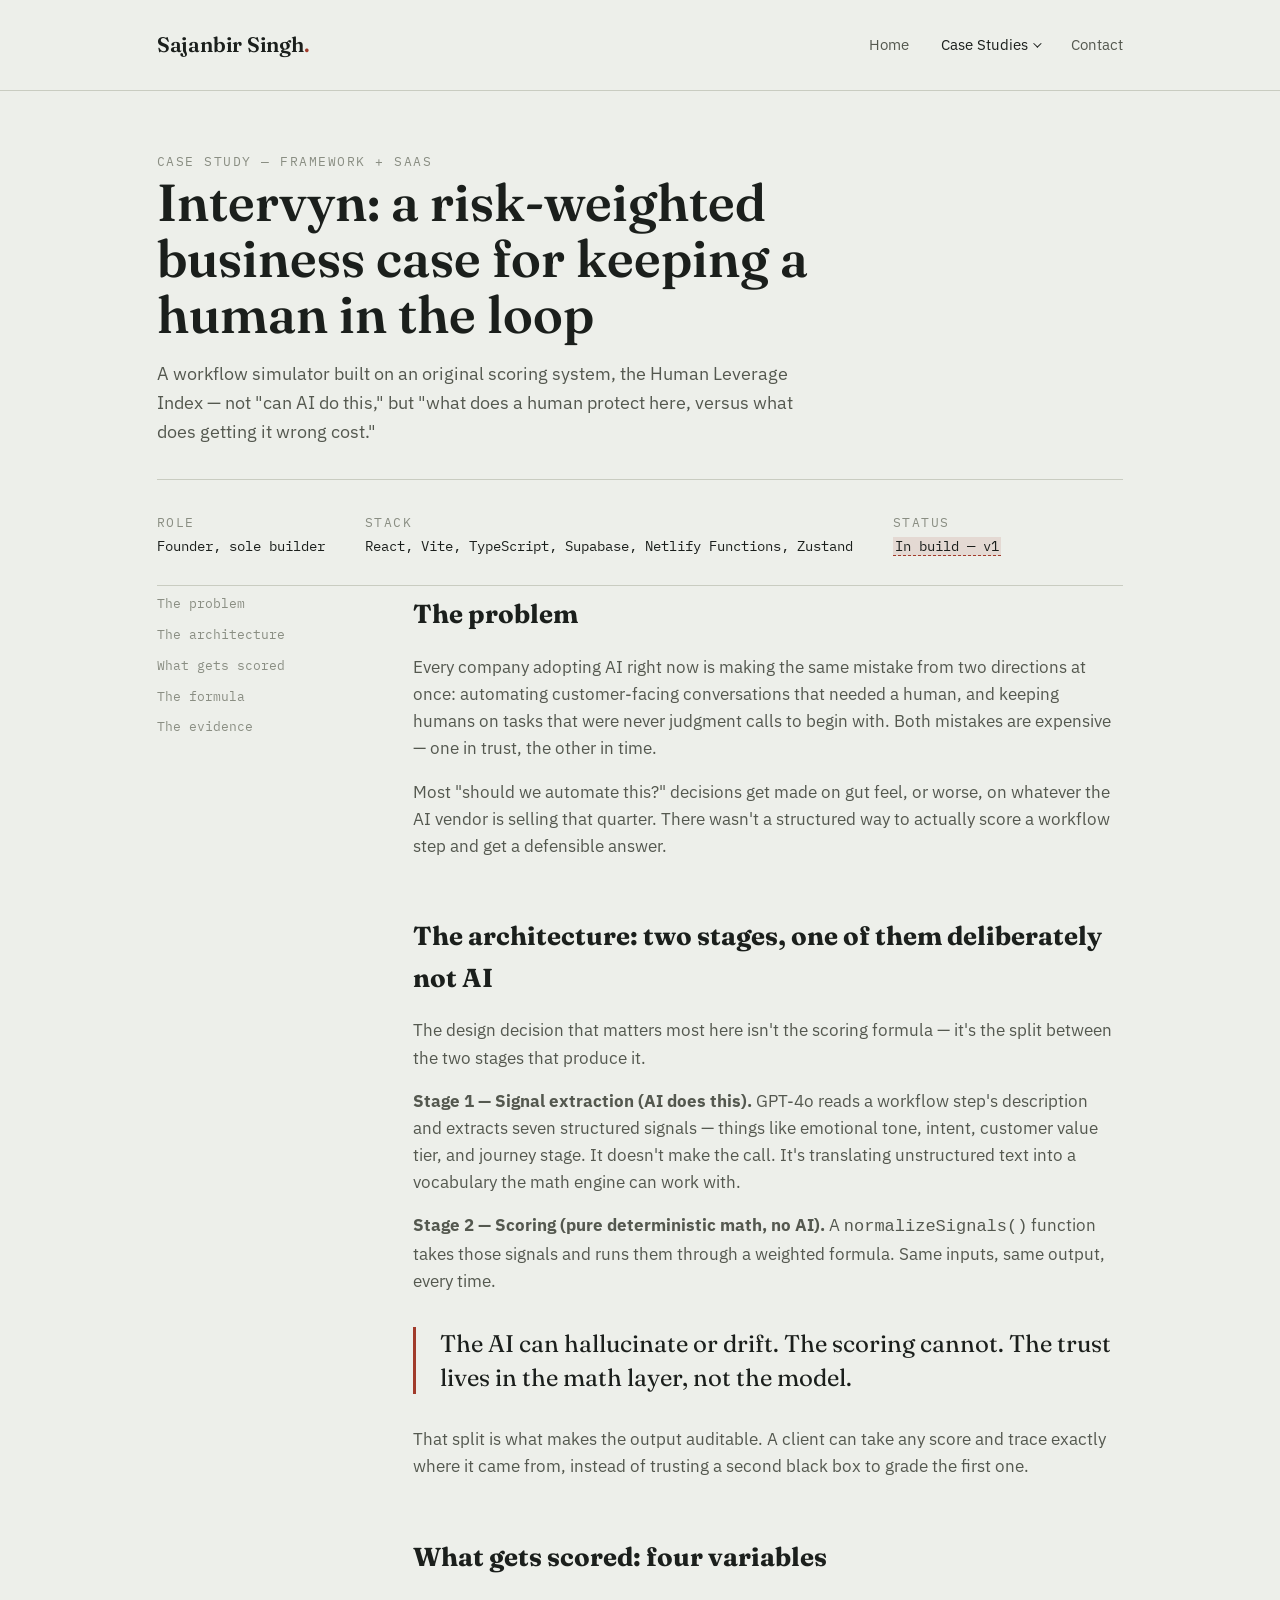
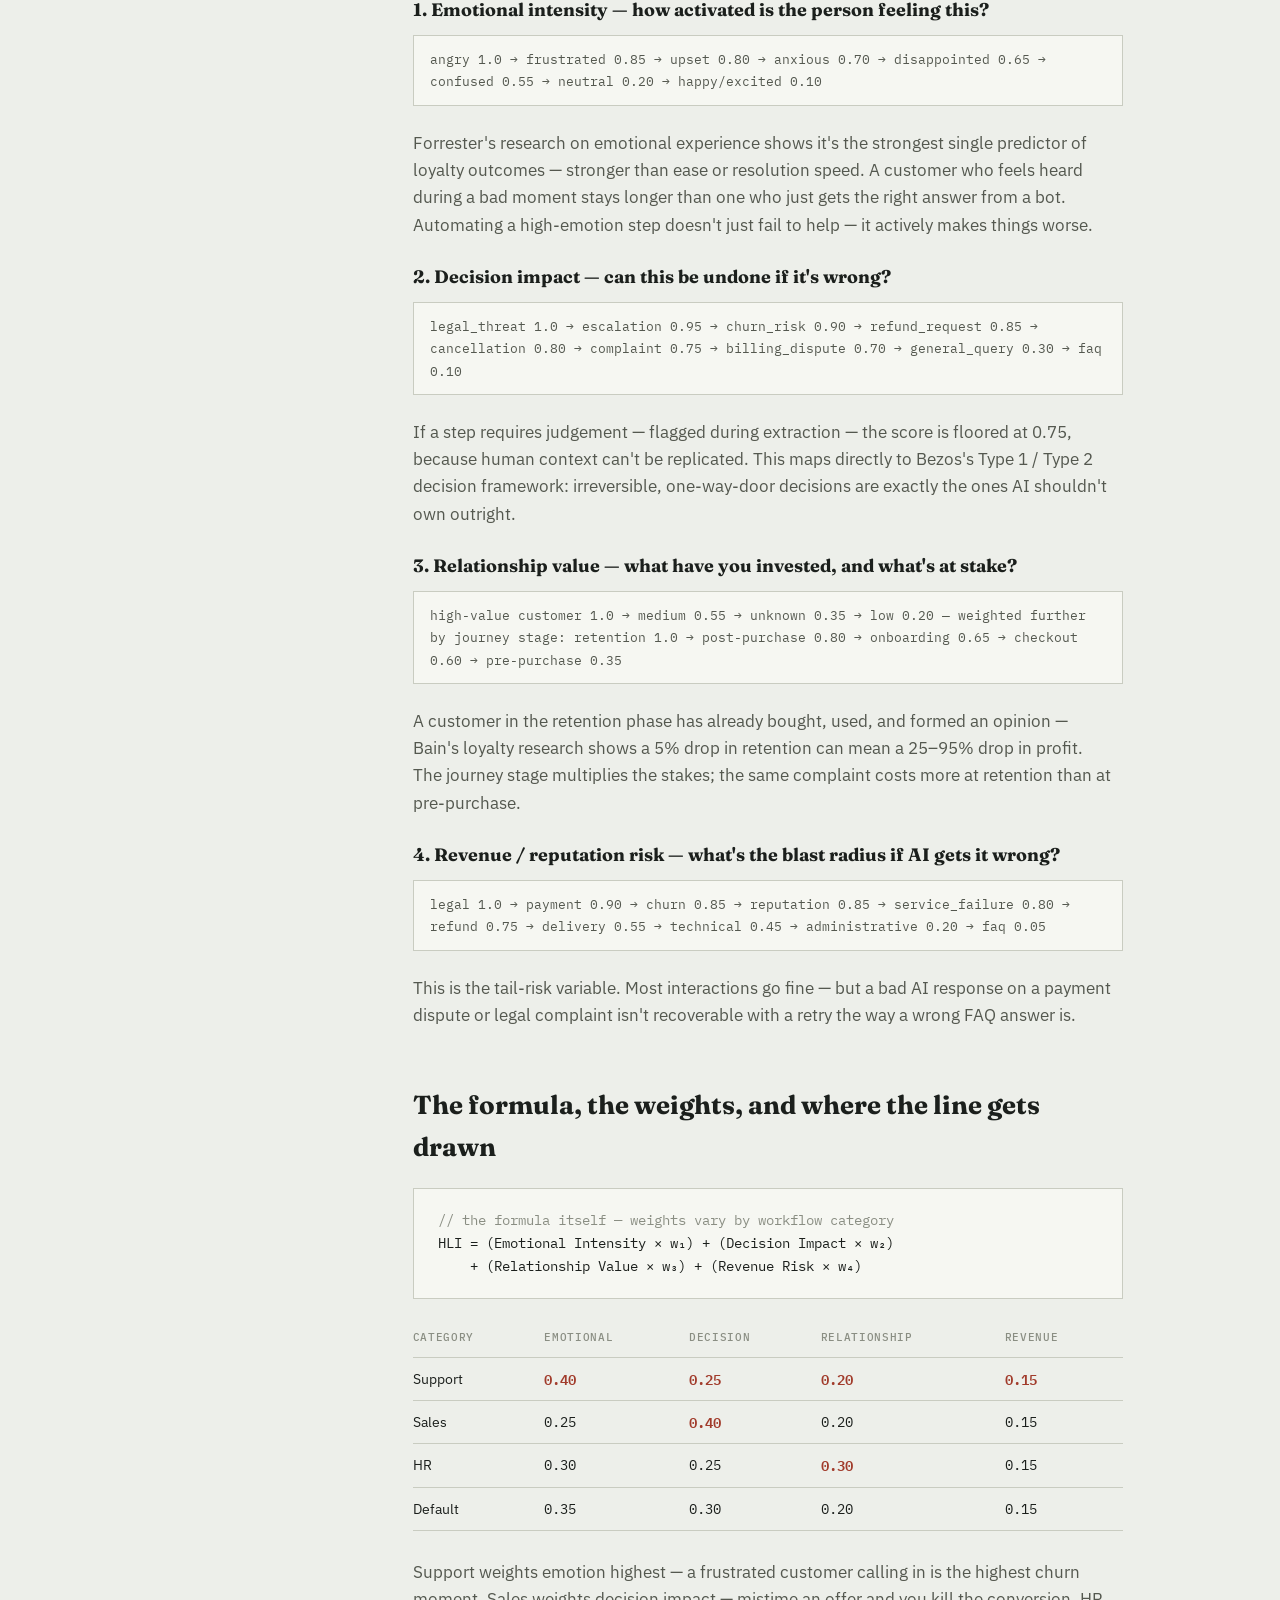
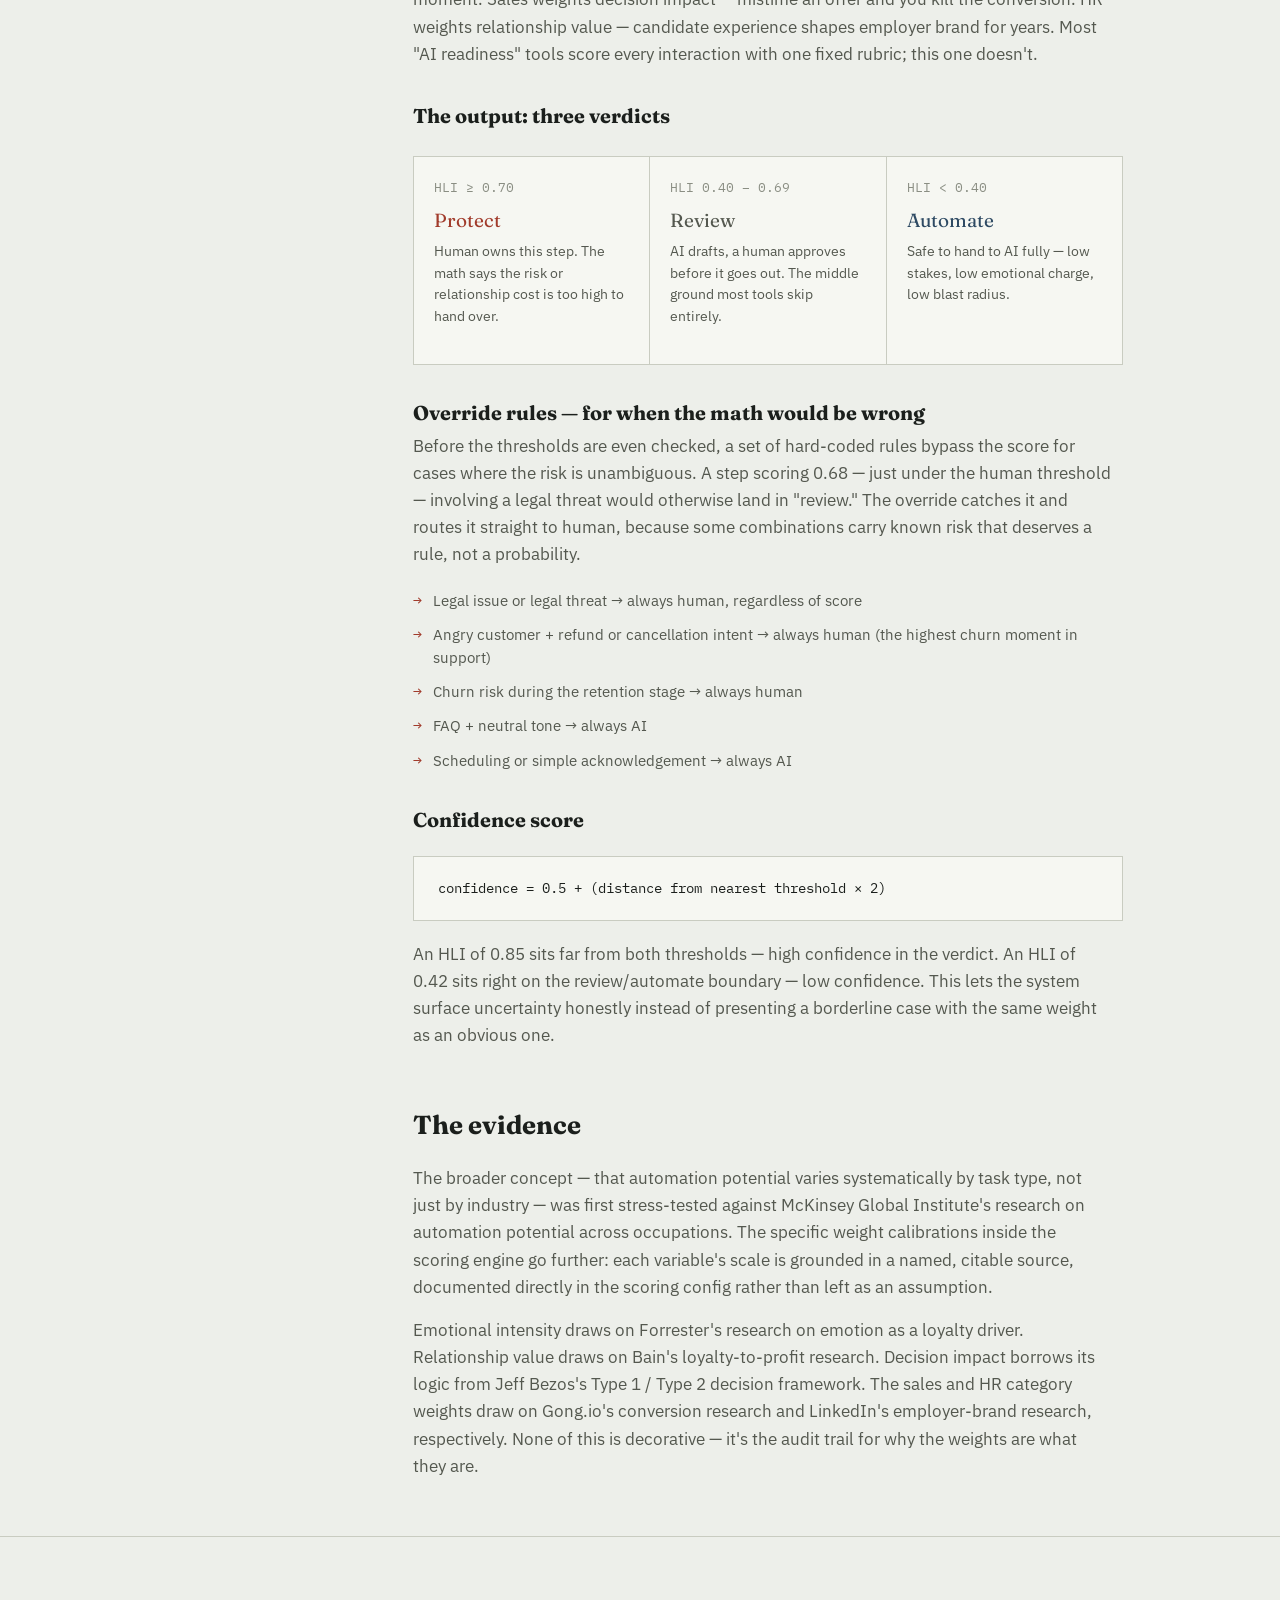
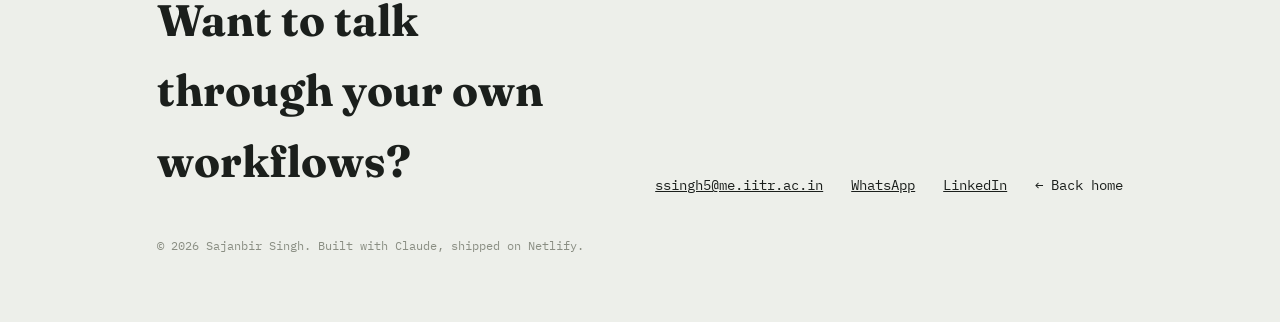
==== case-study-intervyn.html @ be922247 "QA fixes: stale sidebar link, mobile dropdown tap, LinkedIn in footers" ====
<!DOCTYPE html>
<html lang="en">
<head>
<meta charset="UTF-8">
<meta name="viewport" content="width=device-width, initial-scale=1.0">
<title>Intervyn — Case Study — Sajanbir Singh</title>
<link rel="preconnect" href="https://fonts.googleapis.com">
<link rel="preconnect" href="https://fonts.gstatic.com" crossorigin>
<link href="https://fonts.googleapis.com/css2?family=Fraunces:opsz,wght@9..144,500;9..144,600;9..144,700&family=IBM+Plex+Sans:wght@400;500;600&family=IBM+Plex+Mono:wght@400;500&display=swap" rel="stylesheet">
<link rel="stylesheet" href="styles.css">
</head>
<body>

<div class="wrap">
  <nav class="site-nav">
    <a href="index.html" class="brand">Sajanbir Singh<span class="dot">.</span></a>
    <ul>
      <li><a href="index.html">Home</a></li>
      <li class="nav-dropdown">
        <span class="nav-dropdown-toggle active">Case Studies <span class="chevron"></span></span>
        <ul class="nav-dropdown-menu">
          <li><a href="case-study-intervyn.html" class="active">Intervyn</a></li>
          <li><a href="case-study-ticket-classifier.html">Ticket Classifier</a></li>
        </ul>
      </li>
      <li><a href="index.html#contact">Contact</a></li>
    </ul>
  </nav>
</div>

<hr class="rule">

<div class="wrap">
  <header class="cs-header">
    <span class="eyebrow">Case Study — Framework + SaaS</span>
    <h1>Intervyn: a risk-weighted business case for keeping a human in the loop</h1>
    <p class="summary">A workflow simulator built on an original scoring system, the Human Leverage Index — not "can AI do this," but "what does a human protect here, versus what does getting it wrong cost."</p>
  </header>

  <hr class="rule">

  <div class="meta-row">
    <div class="meta-item"><span class="eyebrow">Role</span><div class="val">Founder, sole builder</div></div>
    <div class="meta-item"><span class="eyebrow">Stack</span><div class="val">React, Vite, TypeScript, Supabase, Netlify Functions, Zustand</div></div>
    <div class="meta-item"><span class="eyebrow">Status</span><div class="val"><span class="fill">In build — v1</span></div></div>
  </div>

  <hr class="rule">

  <div class="cs-body">
    <aside>
      <ul>
        <li><a href="#problem">The problem</a></li>
        <li><a href="#architecture">The architecture</a></li>
        <li><a href="#variables">What gets scored</a></li>
        <li><a href="#scoring">The formula</a></li>
        <li><a href="#evidence">The evidence</a></li>
      </ul>
    </aside>

    <div>
      <div class="cs-section" id="problem">
        <h2>The problem</h2>
        <p>Every company adopting AI right now is making the same mistake from two directions at once: automating customer-facing conversations that needed a human, and keeping humans on tasks that were never judgment calls to begin with. Both mistakes are expensive — one in trust, the other in time.</p>
        <p>Most "should we automate this?" decisions get made on gut feel, or worse, on whatever the AI vendor is selling that quarter. There wasn't a structured way to actually score a workflow step and get a defensible answer.</p>
      </div>

      <div class="cs-section" id="architecture">
        <h2>The architecture: two stages, one of them deliberately not AI</h2>
        <p>The design decision that matters most here isn't the scoring formula — it's the split between the two stages that produce it.</p>
        <p><strong>Stage 1 — Signal extraction (AI does this).</strong> GPT-4o reads a workflow step's description and extracts seven structured signals — things like emotional tone, intent, customer value tier, and journey stage. It doesn't make the call. It's translating unstructured text into a vocabulary the math engine can work with.</p>
        <p><strong>Stage 2 — Scoring (pure deterministic math, no AI).</strong> A <code>normalizeSignals()</code> function takes those signals and runs them through a weighted formula. Same inputs, same output, every time.</p>
        <div class="pull-quote">The AI can hallucinate or drift. The scoring cannot. The trust lives in the math layer, not the model.</div>
        <p>That split is what makes the output auditable. A client can take any score and trace exactly where it came from, instead of trusting a second black box to grade the first one.</p>
      </div>

      <div class="cs-section" id="variables">
        <h2>What gets scored: four variables</h2>

        <h4 style="font-family:var(--serif); font-size:18px; margin:0 0 6px;">1. Emotional intensity — how activated is the person feeling this?</h4>
        <div class="scale-strip">angry 1.0 → frustrated 0.85 → upset 0.80 → anxious 0.70 → disappointed 0.65 → confused 0.55 → neutral 0.20 → happy/excited 0.10</div>
        <p>Forrester's research on emotional experience shows it's the strongest single predictor of loyalty outcomes — stronger than ease or resolution speed. A customer who feels heard during a bad moment stays longer than one who just gets the right answer from a bot. Automating a high-emotion step doesn't just fail to help — it actively makes things worse.</p>

        <h4 style="font-family:var(--serif); font-size:18px; margin:24px 0 6px;">2. Decision impact — can this be undone if it's wrong?</h4>
        <div class="scale-strip">legal_threat 1.0 → escalation 0.95 → churn_risk 0.90 → refund_request 0.85 → cancellation 0.80 → complaint 0.75 → billing_dispute 0.70 → general_query 0.30 → faq 0.10</div>
        <p>If a step requires judgement — flagged during extraction — the score is floored at 0.75, because human context can't be replicated. This maps directly to Bezos's Type 1 / Type 2 decision framework: irreversible, one-way-door decisions are exactly the ones AI shouldn't own outright.</p>

        <h4 style="font-family:var(--serif); font-size:18px; margin:24px 0 6px;">3. Relationship value — what have you invested, and what's at stake?</h4>
        <div class="scale-strip">high-value customer 1.0 → medium 0.55 → unknown 0.35 → low 0.20 — weighted further by journey stage: retention 1.0 → post-purchase 0.80 → onboarding 0.65 → checkout 0.60 → pre-purchase 0.35</div>
        <p>A customer in the retention phase has already bought, used, and formed an opinion — Bain's loyalty research shows a 5% drop in retention can mean a 25–95% drop in profit. The journey stage multiplies the stakes; the same complaint costs more at retention than at pre-purchase.</p>

        <h4 style="font-family:var(--serif); font-size:18px; margin:24px 0 6px;">4. Revenue / reputation risk — what's the blast radius if AI gets it wrong?</h4>
        <div class="scale-strip">legal 1.0 → payment 0.90 → churn 0.85 → reputation 0.85 → service_failure 0.80 → refund 0.75 → delivery 0.55 → technical 0.45 → administrative 0.20 → faq 0.05</div>
        <p>This is the tail-risk variable. Most interactions go fine — but a bad AI response on a payment dispute or legal complaint isn't recoverable with a retry the way a wrong FAQ answer is.</p>
      </div>

      <div class="cs-section" id="scoring">
        <h2>The formula, the weights, and where the line gets drawn</h2>
        <div class="code-block"><span class="comment">// the formula itself — weights vary by workflow category</span><br>
        HLI = (Emotional Intensity × w₁) + (Decision Impact × w₂)<br>
        &nbsp;&nbsp;&nbsp;&nbsp;+ (Relationship Value × w₃) + (Revenue Risk × w₄)</div>

        <table class="data-table">
          <thead>
            <tr><th>Category</th><th class="num">Emotional</th><th class="num">Decision</th><th class="num">Relationship</th><th class="num">Revenue</th></tr>
          </thead>
          <tbody>
            <tr class="highlight"><td>Support</td><td class="num">0.40</td><td class="num">0.25</td><td class="num">0.20</td><td class="num">0.15</td></tr>
            <tr><td>Sales</td><td class="num">0.25</td><td class="num" style="color:var(--rust); font-weight:600;">0.40</td><td class="num">0.20</td><td class="num">0.15</td></tr>
            <tr><td>HR</td><td class="num">0.30</td><td class="num">0.25</td><td class="num" style="color:var(--rust); font-weight:600;">0.30</td><td class="num">0.15</td></tr>
            <tr><td>Default</td><td class="num">0.35</td><td class="num">0.30</td><td class="num">0.20</td><td class="num">0.15</td></tr>
          </tbody>
        </table>
        <p>Support weights emotion highest — a frustrated customer calling in is the highest churn moment. Sales weights decision impact — mistime an offer and you kill the conversion. HR weights relationship value — candidate experience shapes employer brand for years. Most "AI readiness" tools score every interaction with one fixed rubric; this one doesn't.</p>

        <h3 style="font-family:var(--serif); font-size:20px; margin:32px 0 4px;">The output: three verdicts</h3>
        <div class="threshold-grid">
          <div class="threshold-item protect">
            <span class="range">HLI ≥ 0.70</span>
            <p class="verdict">Protect</p>
            <p>Human owns this step. The math says the risk or relationship cost is too high to hand over.</p>
          </div>
          <div class="threshold-item">
            <span class="range">HLI 0.40 – 0.69</span>
            <p class="verdict">Review</p>
            <p>AI drafts, a human approves before it goes out. The middle ground most tools skip entirely.</p>
          </div>
          <div class="threshold-item automate">
            <span class="range">HLI &lt; 0.40</span>
            <p class="verdict">Automate</p>
            <p>Safe to hand to AI fully — low stakes, low emotional charge, low blast radius.</p>
          </div>
        </div>

        <h3 style="font-family:var(--serif); font-size:20px; margin:32px 0 4px;">Override rules — for when the math would be wrong</h3>
        <p>Before the thresholds are even checked, a set of hard-coded rules bypass the score for cases where the risk is unambiguous. A step scoring 0.68 — just under the human threshold — involving a legal threat would otherwise land in "review." The override catches it and routes it straight to human, because some combinations carry known risk that deserves a rule, not a probability.</p>
        <ul class="override-list">
          <li>Legal issue or legal threat → always human, regardless of score</li>
          <li>Angry customer + refund or cancellation intent → always human (the highest churn moment in support)</li>
          <li>Churn risk during the retention stage → always human</li>
          <li>FAQ + neutral tone → always AI</li>
          <li>Scheduling or simple acknowledgement → always AI</li>
        </ul>

        <h3 style="font-family:var(--serif); font-size:20px; margin:32px 0 4px;">Confidence score</h3>
        <div class="code-block">confidence = 0.5 + (distance from nearest threshold × 2)</div>
        <p>An HLI of 0.85 sits far from both thresholds — high confidence in the verdict. An HLI of 0.42 sits right on the review/automate boundary — low confidence. This lets the system surface uncertainty honestly instead of presenting a borderline case with the same weight as an obvious one.</p>
      </div>

      <div class="cs-section" id="evidence">
        <h2>The evidence</h2>
        <p>The broader concept — that automation potential varies systematically by task type, not just by industry — was first stress-tested against McKinsey Global Institute's research on automation potential across occupations. The specific weight calibrations inside the scoring engine go further: each variable's scale is grounded in a named, citable source, documented directly in the scoring config rather than left as an assumption.</p>
        <p>Emotional intensity draws on Forrester's research on emotion as a loyalty driver. Relationship value draws on Bain's loyalty-to-profit research. Decision impact borrows its logic from Jeff Bezos's Type 1 / Type 2 decision framework. The sales and HR category weights draw on Gong.io's conversion research and LinkedIn's employer-brand research, respectively. None of this is decorative — it's the audit trail for why the weights are what they are.</p>
      </div>

    </div>
  </div>
</div>

<hr class="rule">

<div class="wrap">
  <footer class="site-footer" id="contact">
    <div class="footer-grid">
      <h2>Want to talk through your own workflows?</h2>
      <div class="footer-links">
        <a href="mailto:ssingh5@me.iitr.ac.in" style="text-decoration:underline;">ssingh5@me.iitr.ac.in</a>
        <a href="https://wa.me/918283064822" target="_blank" rel="noopener" style="text-decoration:underline;">WhatsApp</a>
        <a href="https://www.linkedin.com/in/sajanbir-singh-166b40233/" target="_blank" rel="noopener" style="text-decoration:underline;">LinkedIn</a>
        <a href="index.html">← Back home</a>
      </div>
    </div>
    <p class="copyright">© 2026 Sajanbir Singh. Built with Claude, shipped on Netlify.</p>
  </footer>
</div>

<script>
  document.querySelectorAll('.nav-dropdown').forEach(function(el) {
    el.addEventListener('click', function(e) {
      if (window.matchMedia('(hover: none)').matches) {
        e.stopPropagation();
        el.classList.toggle('open');
      }
    });
    document.addEventListener('click', function() { el.classList.remove('open'); });
  });
</script>
</body>
</html>
---- styles.css ----
/* ============================================================
   Design tokens
   ============================================================ */
:root {
  --paper: #EDEFEA;
  --paper-deep: #E4E6DF;
  --ink: #1B1F1C;
  --ink-soft: #54584F;
  --ink-faint: #8A8E83;
  --rule: #C9CCC1;
  --rust: #A13B2B;
  --rust-soft: #C9694F;
  --steel: #2E4A63;
  --steel-soft: #5C7C95;
  --paper-card: #F6F7F2;

  --serif: "Fraunces", "Iowan Old Style", serif;
  --sans: "IBM Plex Sans", -apple-system, sans-serif;
  --mono: "IBM Plex Mono", monospace;

  --max-w: 1120px;
  --gutter: clamp(24px, 6vw, 96px);
}

* { box-sizing: border-box; }

html { scroll-behavior: smooth; }

body {
  margin: 0;
  background: var(--paper);
  color: var(--ink);
  font-family: var(--sans);
  font-size: 17px;
  line-height: 1.6;
  -webkit-font-smoothing: antialiased;
}

@media (prefers-reduced-motion: reduce) {
  html { scroll-behavior: auto; }
  * { animation-duration: 0.01ms !important; transition-duration: 0.01ms !important; }
}

a { color: inherit; text-decoration: none; }

img, svg { display: block; max-width: 100%; }

/* ============================================================
   Layout helpers
   ============================================================ */
.wrap {
  max-width: var(--max-w);
  margin: 0 auto;
  padding-left: var(--gutter);
  padding-right: var(--gutter);
}

.rule {
  border: none;
  border-top: 1px solid var(--rule);
  margin: 0;
}

.eyebrow {
  font-family: var(--mono);
  font-size: 12.5px;
  letter-spacing: 0.12em;
  text-transform: uppercase;
  color: var(--ink-faint);
}

/* ============================================================
   Nav
   ============================================================ */
.site-nav {
  display: flex;
  align-items: center;
  justify-content: space-between;
  padding-top: 28px;
  padding-bottom: 28px;
}

.site-nav .brand {
  font-family: var(--serif);
  font-size: 21px;
  font-weight: 600;
  letter-spacing: -0.01em;
}

.site-nav .brand .dot { color: var(--rust); }

.site-nav > ul {
  display: flex;
  gap: 32px;
  list-style: none;
  margin: 0;
  padding: 0;
  font-size: 14.5px;
}

.site-nav ul a {
  position: relative;
  color: var(--ink-soft);
}

.site-nav ul a:hover { color: var(--ink); }

.site-nav ul a.active { color: var(--ink); }

.site-nav ul a.active::after {
  content: "";
  position: absolute;
  left: 0; right: 0; bottom: -6px;
  height: 2px;
  background: var(--rust);
}

/* Dropdown */
.nav-dropdown {
  position: relative;
}

.nav-dropdown-toggle {
  color: var(--ink-soft);
  cursor: pointer;
  position: relative;
  display: flex;
  align-items: center;
  gap: 5px;
}

.nav-dropdown-toggle::after {
  content: none !important;
}

.nav-dropdown-toggle .chevron {
  display: inline-block;
  width: 6px;
  height: 6px;
  border-right: 1px solid currentColor;
  border-bottom: 1px solid currentColor;
  transform: rotate(45deg) translateY(-2px);
  transition: transform 0.2s ease;
}

.nav-dropdown:hover .nav-dropdown-toggle .chevron {
  transform: rotate(-135deg) translateY(-2px);
}

.nav-dropdown-toggle:hover { color: var(--ink); }

.nav-dropdown-toggle.active { color: var(--ink); }

.nav-dropdown-toggle.active::after {
  content: "";
  position: absolute;
  left: 0; right: 0; bottom: -6px;
  height: 2px;
  background: var(--rust);
}

.nav-dropdown-menu {
  position: absolute;
  top: calc(100% + 6px);
  left: 0;
  background: var(--paper-card);
  border: 1px solid var(--rule);
  flex-direction: column;
  gap: 0 !important;
  min-width: 180px;
  z-index: 100;
  padding: 0 !important;
  margin-top: -4px;
  opacity: 0;
  pointer-events: none;
  transform: translateY(-6px);
  transition: opacity 0.2s ease, transform 0.2s ease;
  display: flex;
}

.nav-dropdown-menu li { list-style: none; }

.nav-dropdown-menu a {
  display: block;
  padding: 11px 16px;
  font-size: 14.5px;
  color: var(--ink-soft);
  white-space: nowrap;
}

.nav-dropdown-menu a:hover { background: var(--paper-deep); color: var(--ink); }
.nav-dropdown-menu a.active { color: var(--ink); }

.nav-dropdown:hover .nav-dropdown-menu {
  opacity: 1;
  pointer-events: auto;
  transform: translateY(0);
}

/* ============================================================
   Hero
   ============================================================ */
.hero {
  padding-top: clamp(40px, 6vw, 72px);
  padding-bottom: clamp(48px, 7vw, 88px);
  display: grid;
  grid-template-columns: 1.25fr 1fr;
  gap: clamp(32px, 5vw, 64px);
  align-items: center;
}

.hero h1 {
  font-family: var(--serif);
  font-weight: 600;
  font-size: clamp(38px, 5.2vw, 60px);
  line-height: 1.06;
  letter-spacing: -0.01em;
  margin: 18px 0 22px;
}

.hero h1 em {
  font-style: normal;
  color: var(--rust);
}

.hero p.lede {
  font-size: 18px;
  color: var(--ink-soft);
  max-width: 46ch;
  margin: 0 0 28px;
}

.hero .ctas {
  display: flex;
  gap: 14px;
  flex-wrap: wrap;
}

.btn {
  display: inline-flex;
  align-items: center;
  gap: 8px;
  font-family: var(--mono);
  font-size: 13.5px;
  letter-spacing: 0.02em;
  padding: 13px 20px;
  border: 1px solid var(--ink);
  background: transparent;
  cursor: pointer;
  transition: background 0.15s ease, color 0.15s ease;
}

.btn:hover { background: var(--ink); color: var(--paper); }

.btn.primary {
  background: var(--ink);
  color: var(--paper);
  border-color: var(--ink);
}

.btn.primary:hover { background: var(--rust); border-color: var(--rust); }

/* ============================================================
   HLS diagram (signature element)
   ============================================================ */
.hls-card {
  background: var(--paper-card);
  border: 1px solid var(--rule);
  padding: 28px;
}

.hls-card .eyebrow { margin-bottom: 14px; }

.hls-axis {
  display: grid;
  grid-template-columns: 1fr auto;
  align-items: center;
  gap: 10px;
  margin-bottom: 14px;
  font-family: var(--mono);
  font-size: 12px;
}

.hls-axis .label {
  color: var(--ink-soft);
  text-transform: uppercase;
  letter-spacing: 0.06em;
}

.hls-axis .track {
  grid-column: 1 / -1;
  height: 6px;
  background: var(--rule);
  position: relative;
  overflow: hidden;
}

.hls-axis .fill {
  position: absolute;
  left: 0; top: 0; bottom: 0;
  background: linear-gradient(90deg, var(--steel), var(--rust));
}

/* ============================================================
   Sections
   ============================================================ */
section { padding-top: clamp(48px, 6vw, 80px); padding-bottom: clamp(48px, 6vw, 80px); }

.section-head {
  display: flex;
  justify-content: space-between;
  align-items: baseline;
  margin-bottom: 36px;
  gap: 24px;
  flex-wrap: wrap;
}

.section-head h2 {
  font-family: var(--serif);
  font-size: clamp(26px, 3vw, 34px);
  font-weight: 600;
  margin: 8px 0 0;
}

/* Case study cards */
.case-grid {
  display: grid;
  grid-template-columns: repeat(2, 1fr);
  gap: 1px;
  background: var(--rule);
  border: 1px solid var(--rule);
}

.case-card {
  background: var(--paper-card);
  padding: 32px;
  display: flex;
  flex-direction: column;
  gap: 14px;
  transition: background 0.15s ease;
}

.case-card:hover { background: var(--paper); }

.case-card .tag {
  font-family: var(--mono);
  font-size: 11.5px;
  letter-spacing: 0.08em;
  text-transform: uppercase;
  color: var(--steel);
}

.case-card h3 {
  font-family: var(--serif);
  font-size: 24px;
  margin: 0;
}

.case-card p {
  color: var(--ink-soft);
  font-size: 15px;
  margin: 0;
  flex-grow: 1;
}

.case-card .arrow {
  font-family: var(--mono);
  font-size: 13px;
  color: var(--ink);
}

/* Framework explainer */
.axes-grid {
  display: grid;
  grid-template-columns: repeat(4, 1fr);
  gap: 28px;
}

.axis-item .num {
  font-family: var(--mono);
  font-size: 13px;
  color: var(--rust);
  margin-bottom: 10px;
  display: block;
}

.axis-item h4 {
  font-family: var(--serif);
  font-size: 18px;
  margin: 0 0 8px;
}

.axis-item p {
  font-size: 14.5px;
  color: var(--ink-soft);
  margin: 0;
}

/* Bio / about */
.about-grid {
  display: grid;
  grid-template-columns: 1fr 1.4fr;
  gap: 48px;
}

.about-grid p { color: var(--ink-soft); margin: 0 0 16px; }
.about-grid p:last-child { margin-bottom: 0; }

.stack-list {
  list-style: none;
  margin: 0;
  padding: 0;
  font-family: var(--mono);
  font-size: 13.5px;
  color: var(--ink-soft);
  display: flex;
  flex-wrap: wrap;
  gap: 10px 18px;
}

/* Footer / contact */
.site-footer {
  padding-top: 48px;
  padding-bottom: 56px;
}

.footer-grid {
  display: flex;
  justify-content: space-between;
  align-items: flex-end;
  flex-wrap: wrap;
  gap: 24px;
}

.footer-grid h2 {
  font-family: var(--serif);
  font-size: clamp(28px, 4vw, 44px);
  margin: 0;
  max-width: 14ch;
}

.footer-links {
  display: flex;
  gap: 28px;
  font-family: var(--mono);
  font-size: 13.5px;
}

.copyright {
  margin-top: 40px;
  font-family: var(--mono);
  font-size: 12px;
  color: var(--ink-faint);
}

/* ============================================================
   Technical content blocks (framework breakdown)
   ============================================================ */
.code-block {
  background: var(--paper-card);
  border: 1px solid var(--rule);
  padding: 20px 24px;
  font-family: var(--mono);
  font-size: 13.5px;
  line-height: 1.7;
  overflow-x: auto;
  margin: 20px 0;
}

.code-block .comment { color: var(--ink-faint); }

.data-table {
  width: 100%;
  border-collapse: collapse;
  margin: 20px 0 28px;
  font-size: 14px;
}

.data-table th, .data-table td {
  text-align: left;
  padding: 10px 16px 10px 0;
  border-bottom: 1px solid var(--rule);
}

.data-table th {
  font-family: var(--mono);
  font-size: 11px;
  text-transform: uppercase;
  letter-spacing: 0.06em;
  color: var(--ink-faint);
  font-weight: 500;
}

.data-table td.num, .data-table th.num { font-family: var(--mono); }

.data-table tr.highlight td:not(:first-child) { color: var(--rust); font-weight: 600; }

.scale-strip {
  font-family: var(--mono);
  font-size: 12.5px;
  color: var(--ink-soft);
  background: var(--paper-card);
  border: 1px solid var(--rule);
  padding: 12px 16px;
  margin: 10px 0 24px;
  white-space: normal;
  word-break: break-word;
  line-height: 1.8;
}

.threshold-grid {
  display: grid;
  grid-template-columns: repeat(3, 1fr);
  gap: 1px;
  background: var(--rule);
  border: 1px solid var(--rule);
  margin: 24px 0;
}

.threshold-item { background: var(--paper-card); padding: 20px; }

.threshold-item .range {
  font-family: var(--mono);
  font-size: 12.5px;
  color: var(--ink-faint);
  margin-bottom: 8px;
  display: block;
}

.threshold-item .verdict {
  font-family: var(--serif);
  font-size: 19px;
  margin: 0 0 6px;
}

.threshold-item.protect .verdict { color: var(--rust); }
.threshold-item.automate .verdict { color: var(--steel); }

.threshold-item p { font-size: 13.5px; color: var(--ink-soft); margin: 0; }

.override-list {
  list-style: none;
  padding: 0;
  margin: 20px 0 28px;
  display: flex;
  flex-direction: column;
  gap: 11px;
}

.override-list li {
  font-size: 14.5px;
  color: var(--ink-soft);
  padding-left: 20px;
  position: relative;
}

.override-list li::before {
  content: "→";
  position: absolute;
  left: 0;
  color: var(--rust);
  font-family: var(--mono);
}

@media (max-width: 700px) {
  .threshold-grid { grid-template-columns: 1fr; }
}

/* ============================================================
   Portrait
   ============================================================ */
.portrait {
  width: 100%;
  aspect-ratio: 4 / 5;
  object-fit: cover;
  filter: grayscale(0.55) contrast(1.05) brightness(1.02);
  border: 1px solid var(--rule);
  margin-bottom: 28px;
}

/* Placeholder marker for content you should swap in */
.fill {
  background: rgba(161, 59, 43, 0.12);
  border-bottom: 1px dashed var(--rust);
  padding: 0 2px;
}

/* ============================================================
   Case study page
   ============================================================ */
.cs-header { padding-top: clamp(32px, 5vw, 56px); padding-bottom: 32px; }

.cs-header .eyebrow { margin-bottom: 16px; }

.cs-header h1 {
  font-family: var(--serif);
  font-size: clamp(32px, 4.5vw, 52px);
  font-weight: 600;
  line-height: 1.08;
  margin: 0 0 18px;
  max-width: 22ch;
}

.cs-header .summary {
  font-size: 18px;
  color: var(--ink-soft);
  max-width: 60ch;
  margin: 0;
}

.meta-row {
  display: flex;
  gap: 40px;
  flex-wrap: wrap;
  padding: 28px 0;
}

.meta-item .eyebrow { margin-bottom: 6px; }
.meta-item .val { font-family: var(--mono); font-size: 14px; }

.cs-body {
  display: grid;
  grid-template-columns: 200px 1fr;
  gap: 56px;
  padding-top: 8px;
}

.cs-body aside {
  position: sticky;
  top: 32px;
  align-self: start;
  font-family: var(--mono);
  font-size: 13px;
}

.cs-body aside ul { list-style: none; padding: 0; margin: 0; display: flex; flex-direction: column; gap: 10px; }
.cs-body aside a { color: var(--ink-faint); }
.cs-body aside a:hover { color: var(--ink); }

.cs-section { margin-bottom: 56px; }

.cs-section h2 {
  font-family: var(--serif);
  font-size: 26px;
  margin: 0 0 18px;
}

.cs-section p { color: var(--ink-soft); margin: 0 0 16px; max-width: 70ch; }

.pull-quote {
  font-family: var(--serif);
  font-size: 24px;
  line-height: 1.4;
  color: var(--ink);
  border-left: 3px solid var(--rust);
  padding-left: 24px;
  margin: 32px 0;
  max-width: 56ch;
}

.stat-row {
  display: grid;
  grid-template-columns: repeat(3, 1fr);
  gap: 24px;
  margin: 28px 0;
}

.stat-item {
  border-top: 1px solid var(--rule);
  padding-top: 14px;
}

.stat-item .num {
  font-family: var(--mono);
  font-size: 28px;
  color: var(--rust);
  display: block;
}

.stat-item .label {
  font-size: 13px;
  color: var(--ink-soft);
}

/* ============================================================
   Responsive
   ============================================================ */
@media (max-width: 880px) {
  .hero { grid-template-columns: 1fr; }
  .case-grid { grid-template-columns: 1fr; }
  .axes-grid { grid-template-columns: repeat(2, 1fr); }
  .about-grid { grid-template-columns: 1fr; }
  .cs-body { grid-template-columns: 1fr; }
  .cs-body aside { position: static; margin-bottom: 24px; }
  .site-nav > ul { gap: 18px; font-size: 13px; }

  /* On touch devices, dropdown opens on tap via .open class toggled by JS */
  .nav-dropdown-menu {
    top: calc(100% + 6px);
  }
  .nav-dropdown.open .nav-dropdown-menu {
    opacity: 1;
    pointer-events: auto;
    transform: translateY(0);
  }
  .nav-dropdown.open .nav-dropdown-toggle .chevron {
    transform: rotate(-135deg) translateY(-2px);
  }
}

@media (max-width: 560px) {
  .axes-grid { grid-template-columns: 1fr; }
  .stat-row { grid-template-columns: 1fr; }
}

/* LinkedIn nudge */
.linkedin-nudge {
  padding-top: clamp(32px, 4vw, 48px);
  padding-bottom: clamp(32px, 4vw, 48px);
  display: flex;
  align-items: center;
  justify-content: space-between;
  gap: 24px;
  flex-wrap: wrap;
}

.linkedin-nudge p {
  font-family: var(--serif);
  font-size: clamp(18px, 2.5vw, 24px);
  color: var(--ink);
  margin: 0;
  max-width: 48ch;
}

/* Focus visibility */
a:focus-visible, button:focus-visible {
  outline: 2px solid var(--steel);
  outline-offset: 2px;
}
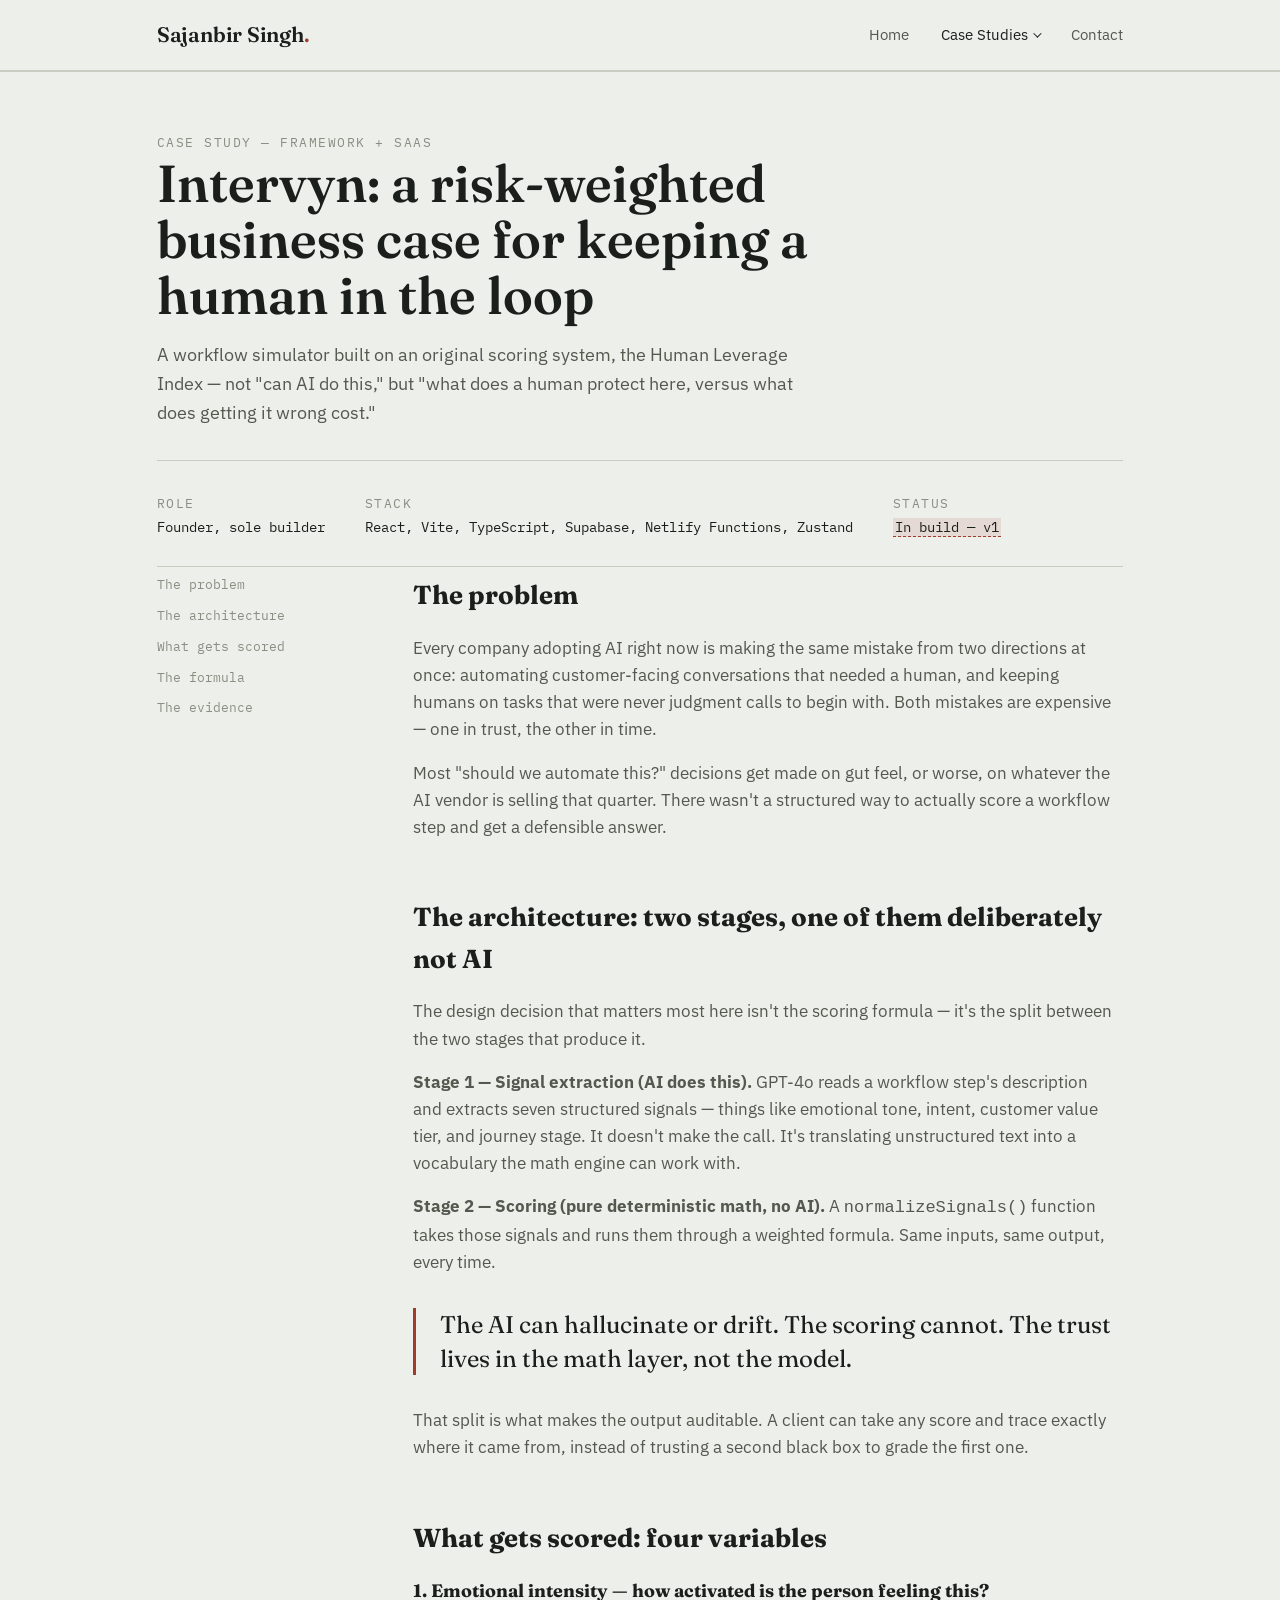
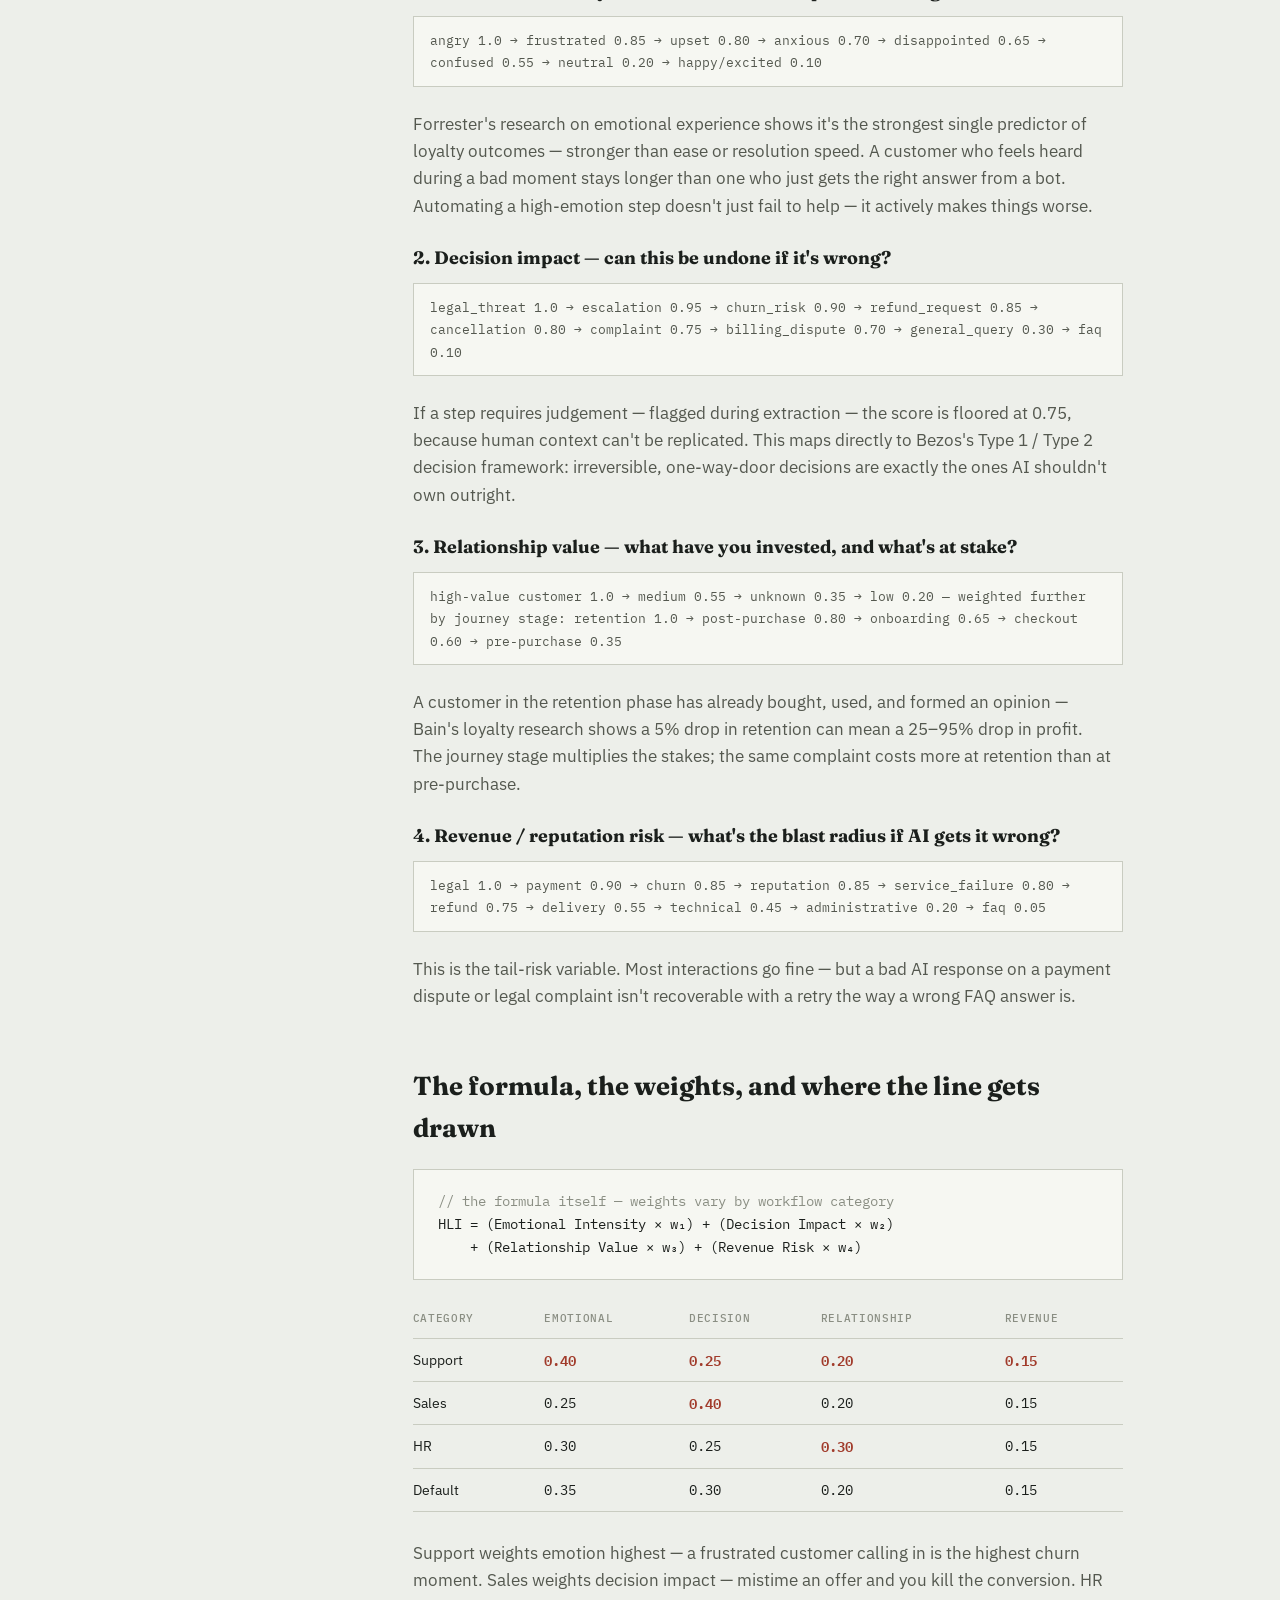
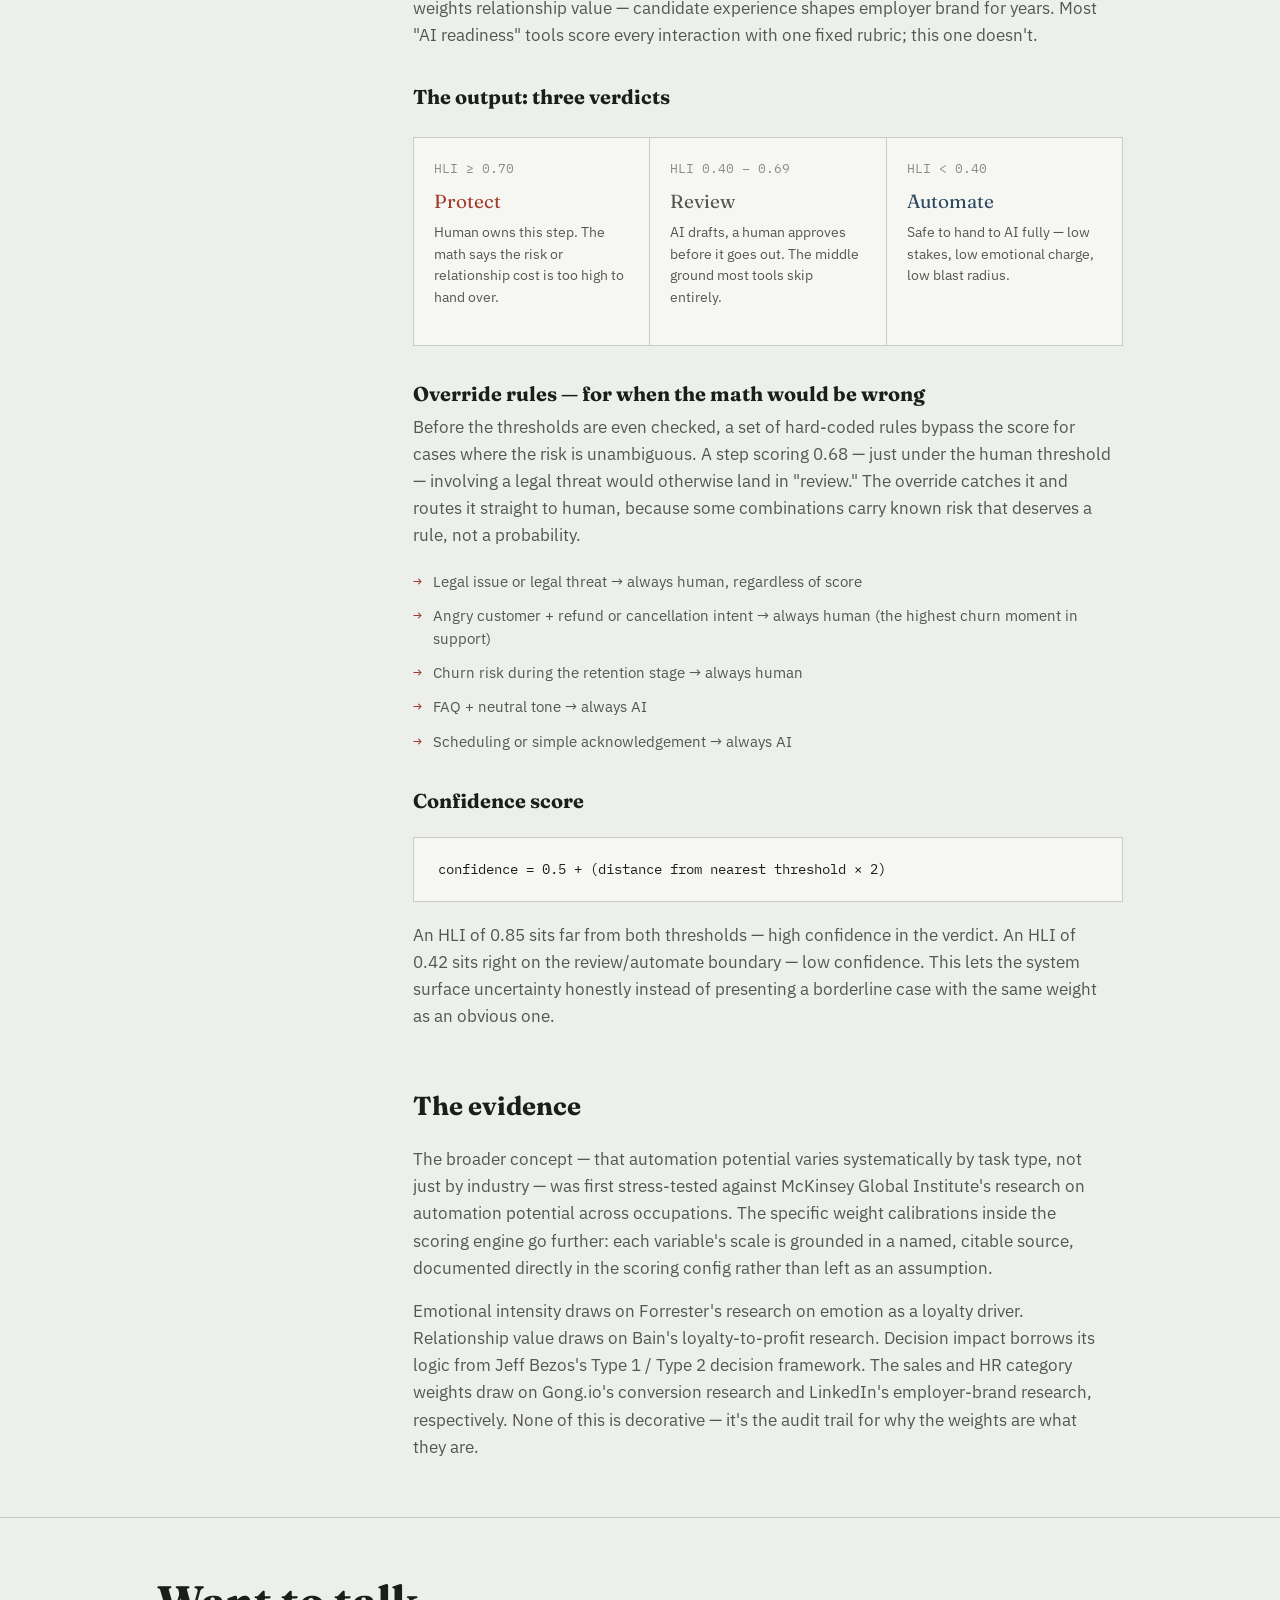
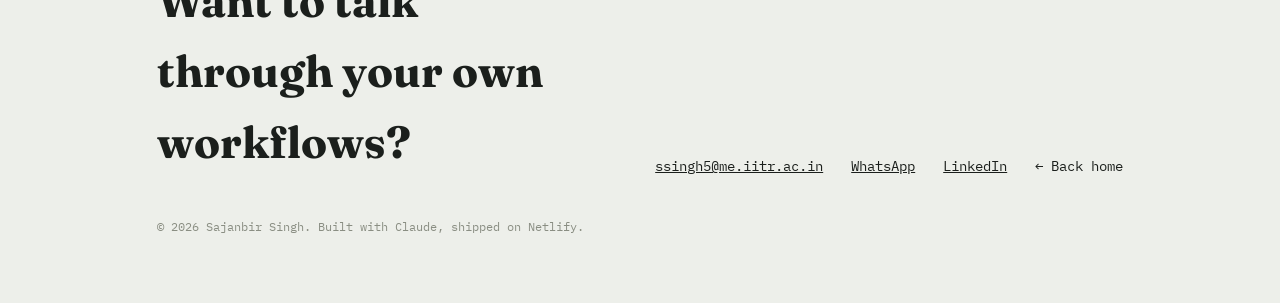
==== commit 91c2d7f5: "Sticky navbar, fix mobile overflow, tighten paragraph max-width" ====
--- a/case-study-intervyn.html
+++ b/case-study-intervyn.html
@@ -11,6 +11,7 @@
 </head>
 <body>
 
+<div class="site-nav-wrap">
 <div class="wrap">
   <nav class="site-nav">
     <a href="index.html" class="brand">Sajanbir Singh<span class="dot">.</span></a>
@@ -26,6 +27,7 @@
       <li><a href="index.html#contact">Contact</a></li>
     </ul>
   </nav>
+</div>
 </div>
 
 <hr class="rule">
@@ -100,7 +102,7 @@
         HLI = (Emotional Intensity × w₁) + (Decision Impact × w₂)<br>
         &nbsp;&nbsp;&nbsp;&nbsp;+ (Relationship Value × w₃) + (Revenue Risk × w₄)</div>
 
-        <table class="data-table">
+        <div class="data-table-wrap"><table class="data-table">
           <thead>
             <tr><th>Category</th><th class="num">Emotional</th><th class="num">Decision</th><th class="num">Relationship</th><th class="num">Revenue</th></tr>
           </thead>
@@ -110,7 +112,7 @@
             <tr><td>HR</td><td class="num">0.30</td><td class="num">0.25</td><td class="num" style="color:var(--rust); font-weight:600;">0.30</td><td class="num">0.15</td></tr>
             <tr><td>Default</td><td class="num">0.35</td><td class="num">0.30</td><td class="num">0.20</td><td class="num">0.15</td></tr>
           </tbody>
-        </table>
+        </table></div>
         <p>Support weights emotion highest — a frustrated customer calling in is the highest churn moment. Sales weights decision impact — mistime an offer and you kill the conversion. HR weights relationship value — candidate experience shapes employer brand for years. Most "AI readiness" tools score every interaction with one fixed rubric; this one doesn't.</p>
 
         <h3 style="font-family:var(--serif); font-size:20px; margin:32px 0 4px;">The output: three verdicts</h3>
--- a/styles.css
+++ b/styles.css
@@ -24,7 +24,7 @@
 
 * { box-sizing: border-box; }
 
-html { scroll-behavior: smooth; }
+html { scroll-behavior: smooth; overflow-x: hidden; }
 
 body {
   margin: 0;
@@ -34,6 +34,7 @@
   font-size: 17px;
   line-height: 1.6;
   -webkit-font-smoothing: antialiased;
+  overflow-x: hidden;
 }
 
 @media (prefers-reduced-motion: reduce) {
@@ -72,12 +73,20 @@
 /* ============================================================
    Nav
    ============================================================ */
+.site-nav-wrap {
+  position: sticky;
+  top: 0;
+  z-index: 200;
+  background: var(--paper);
+  border-bottom: 1px solid var(--rule);
+}
+
 .site-nav {
   display: flex;
   align-items: center;
   justify-content: space-between;
-  padding-top: 28px;
-  padding-bottom: 28px;
+  padding-top: 18px;
+  padding-bottom: 18px;
 }
 
 .site-nav .brand {
@@ -441,9 +450,10 @@
 
 .footer-links {
   display: flex;
-  gap: 28px;
+  gap: 16px 28px;
   font-family: var(--mono);
   font-size: 13.5px;
+  flex-wrap: wrap;
 }
 
 .copyright {
@@ -469,10 +479,16 @@
 
 .code-block .comment { color: var(--ink-faint); }
 
+.data-table-wrap {
+  overflow-x: auto;
+  -webkit-overflow-scrolling: touch;
+  margin: 20px 0 28px;
+}
+
 .data-table {
   width: 100%;
+  min-width: 420px;
   border-collapse: collapse;
-  margin: 20px 0 28px;
   font-size: 14px;
 }
 
@@ -645,7 +661,7 @@
   margin: 0 0 18px;
 }
 
-.cs-section p { color: var(--ink-soft); margin: 0 0 16px; max-width: 70ch; }
+.cs-section p { color: var(--ink-soft); margin: 0 0 16px; max-width: min(70ch, 100%); }
 
 .pull-quote {
   font-family: var(--serif);
@@ -672,7 +688,7 @@
 
 .stat-item .num {
   font-family: var(--mono);
-  font-size: 28px;
+  font-size: clamp(20px, 5vw, 28px);
   color: var(--rust);
   display: block;
 }
@@ -692,7 +708,9 @@
   .about-grid { grid-template-columns: 1fr; }
   .cs-body { grid-template-columns: 1fr; }
   .cs-body aside { position: static; margin-bottom: 24px; }
-  .site-nav > ul { gap: 18px; font-size: 13px; }
+  .site-nav > ul { gap: 14px; font-size: 12px; }
+  .nav-dropdown-toggle { white-space: nowrap; }
+  .site-nav .brand { font-size: 17px; }
 
   /* On touch devices, dropdown opens on tap via .open class toggled by JS */
   .nav-dropdown-menu {
@@ -708,9 +726,12 @@
   }
 }
 
-@media (max-width: 560px) {
+@media (max-width: 640px) {
   .axes-grid { grid-template-columns: 1fr; }
   .stat-row { grid-template-columns: 1fr; }
+  .threshold-grid { grid-template-columns: 1fr; }
+  .meta-row { gap: 20px; }
+  .linkedin-nudge { flex-direction: column; align-items: flex-start; }
 }
 
 /* LinkedIn nudge */
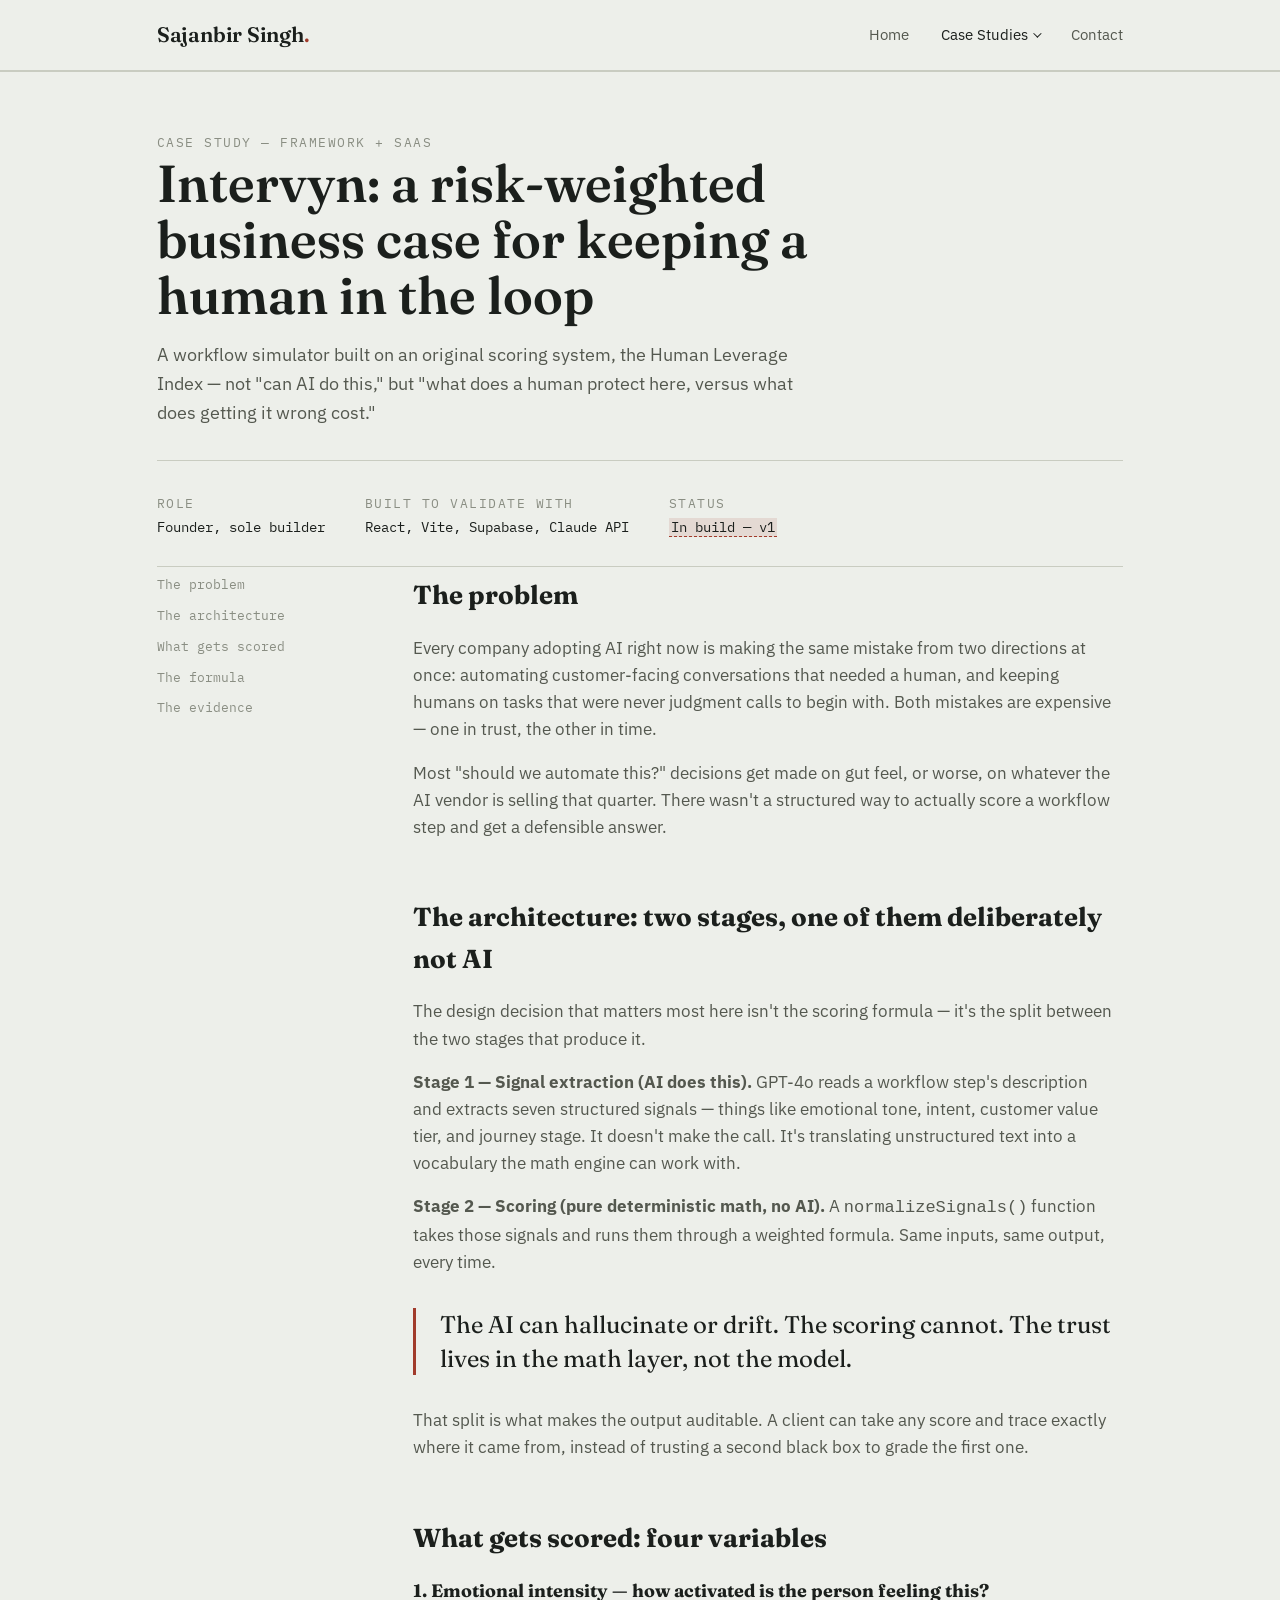
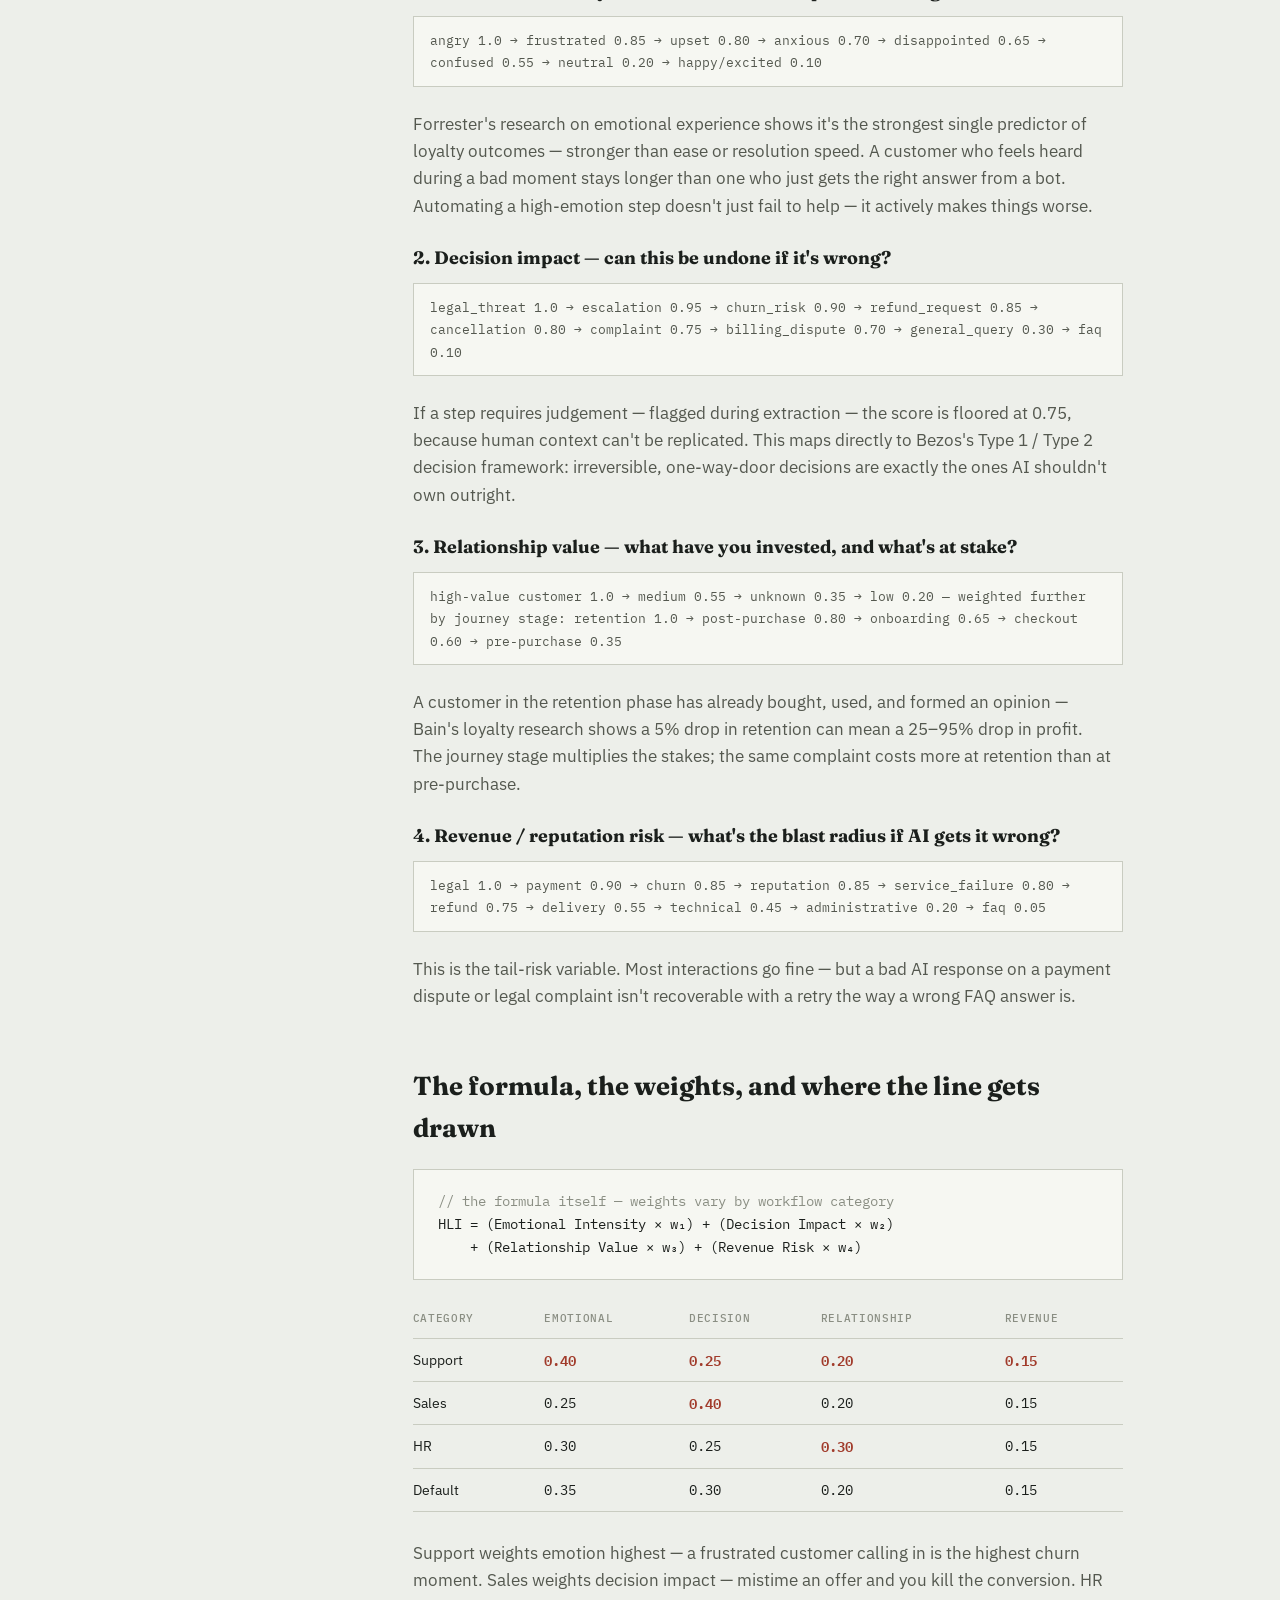
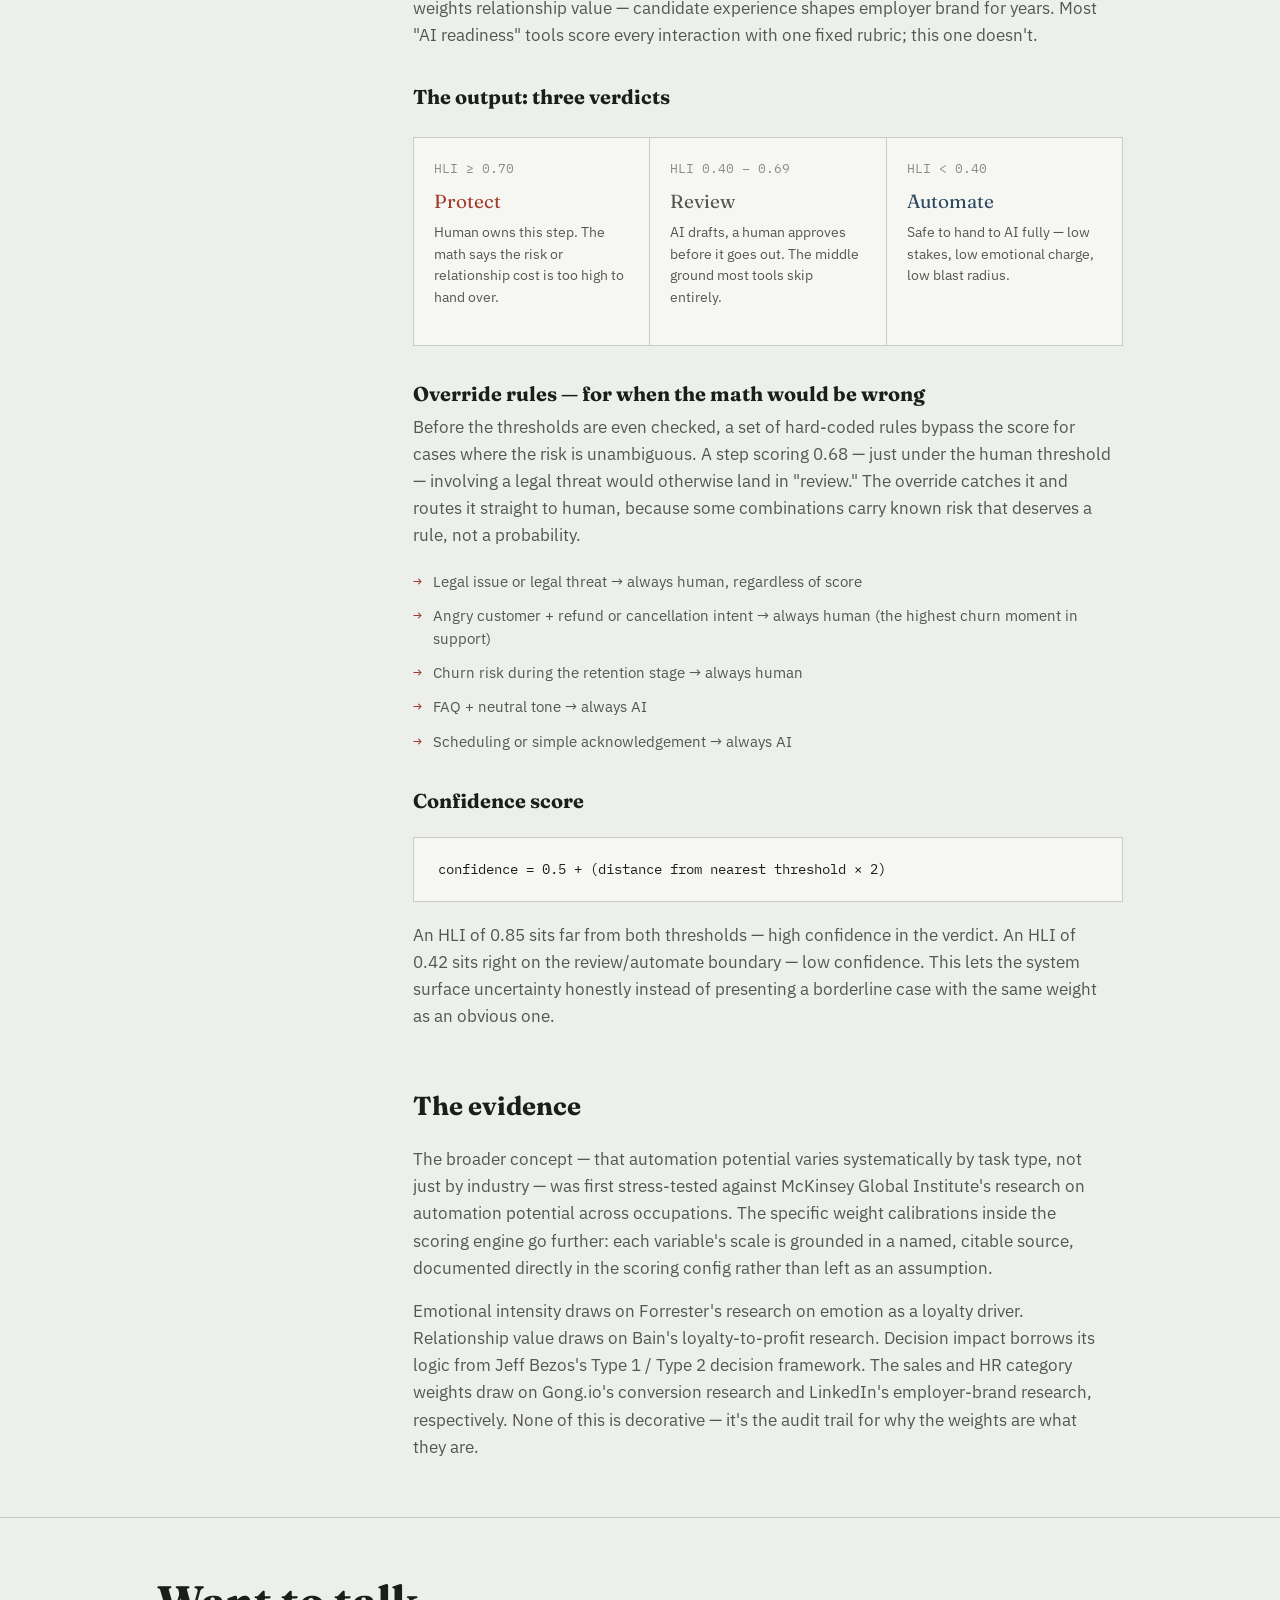
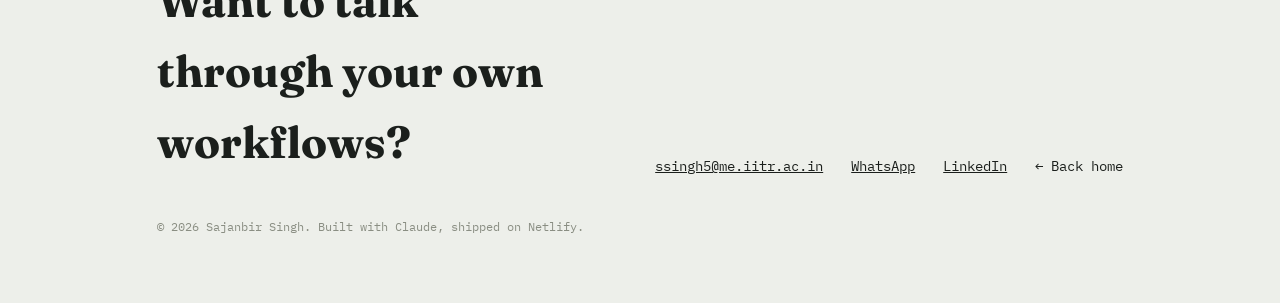
==== commit 790b5029: "Reframe tech stack as validation tool, clarify consulting positioning" ====
--- a/case-study-intervyn.html
+++ b/case-study-intervyn.html
@@ -43,7 +43,7 @@
 
   <div class="meta-row">
     <div class="meta-item"><span class="eyebrow">Role</span><div class="val">Founder, sole builder</div></div>
-    <div class="meta-item"><span class="eyebrow">Stack</span><div class="val">React, Vite, TypeScript, Supabase, Netlify Functions, Zustand</div></div>
+    <div class="meta-item"><span class="eyebrow">Built to validate with</span><div class="val">React, Vite, Supabase, Claude API</div></div>
     <div class="meta-item"><span class="eyebrow">Status</span><div class="val"><span class="fill">In build — v1</span></div></div>
   </div>
 
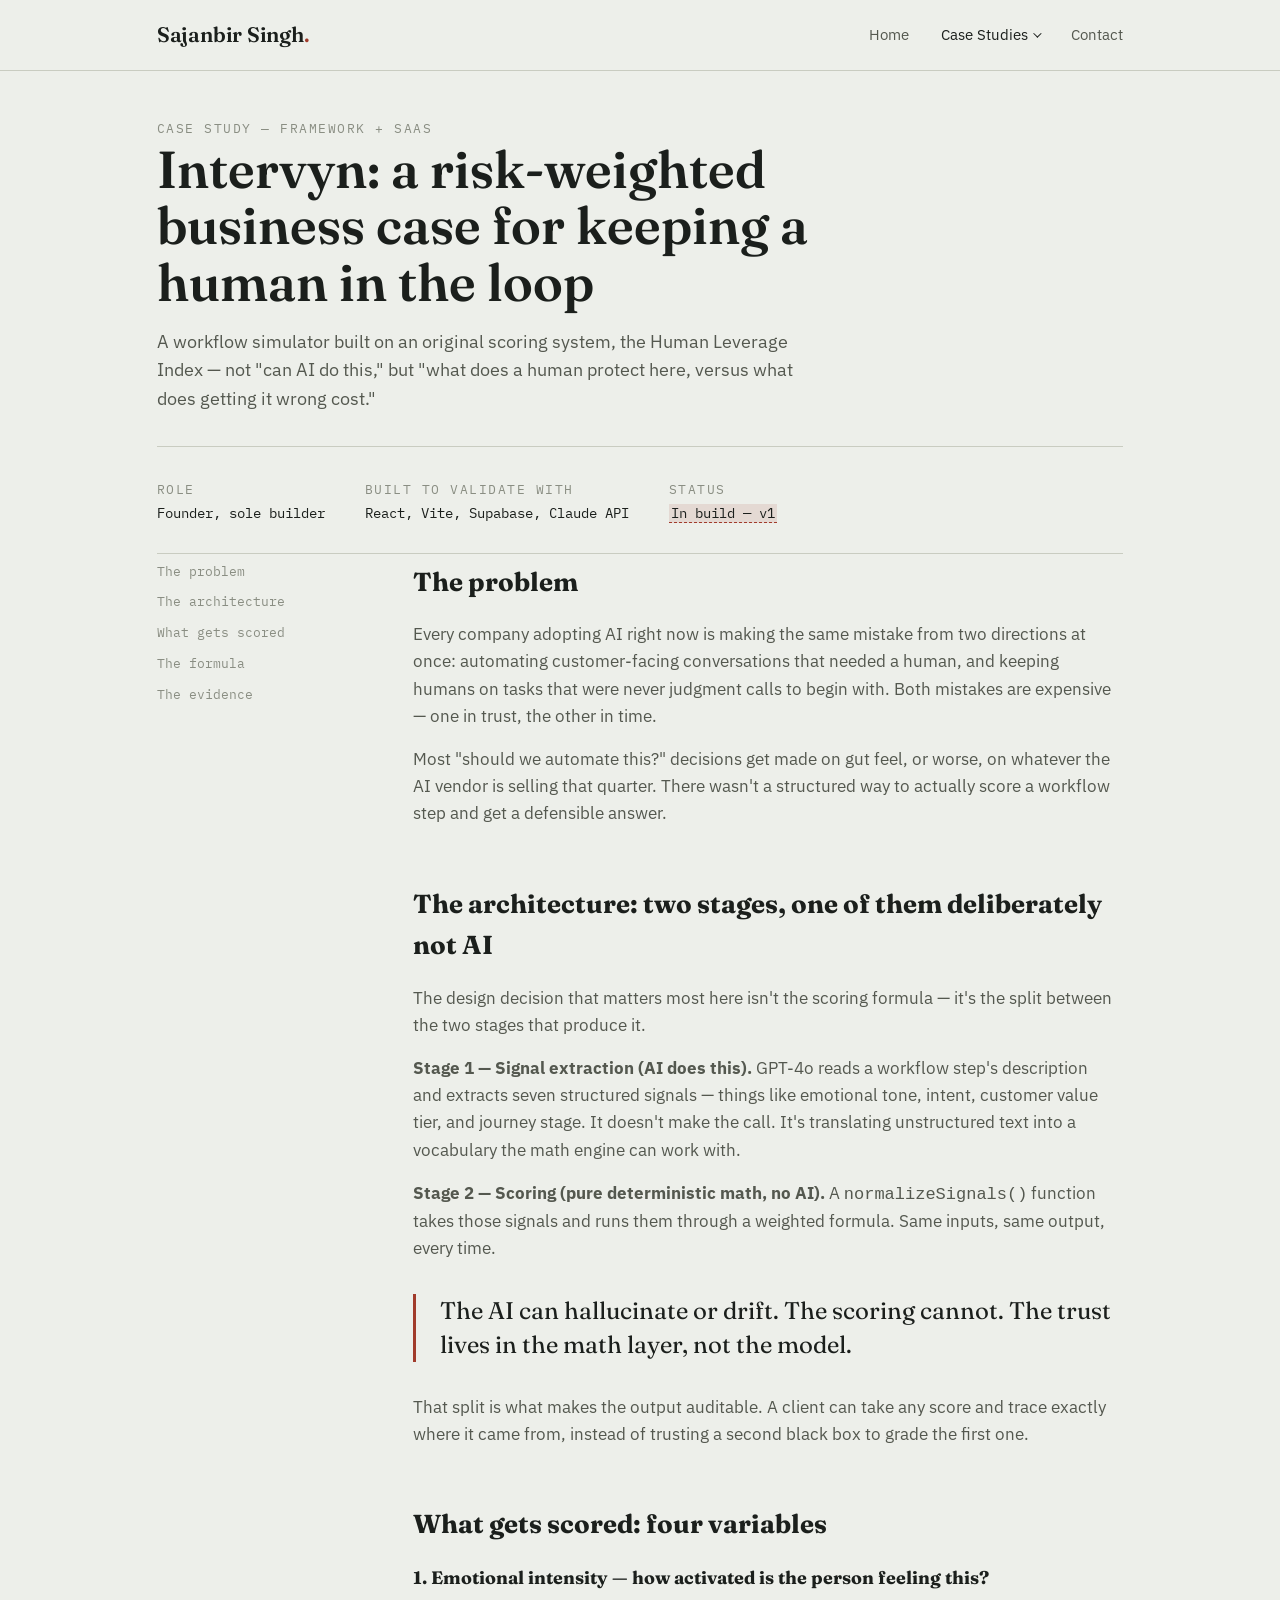
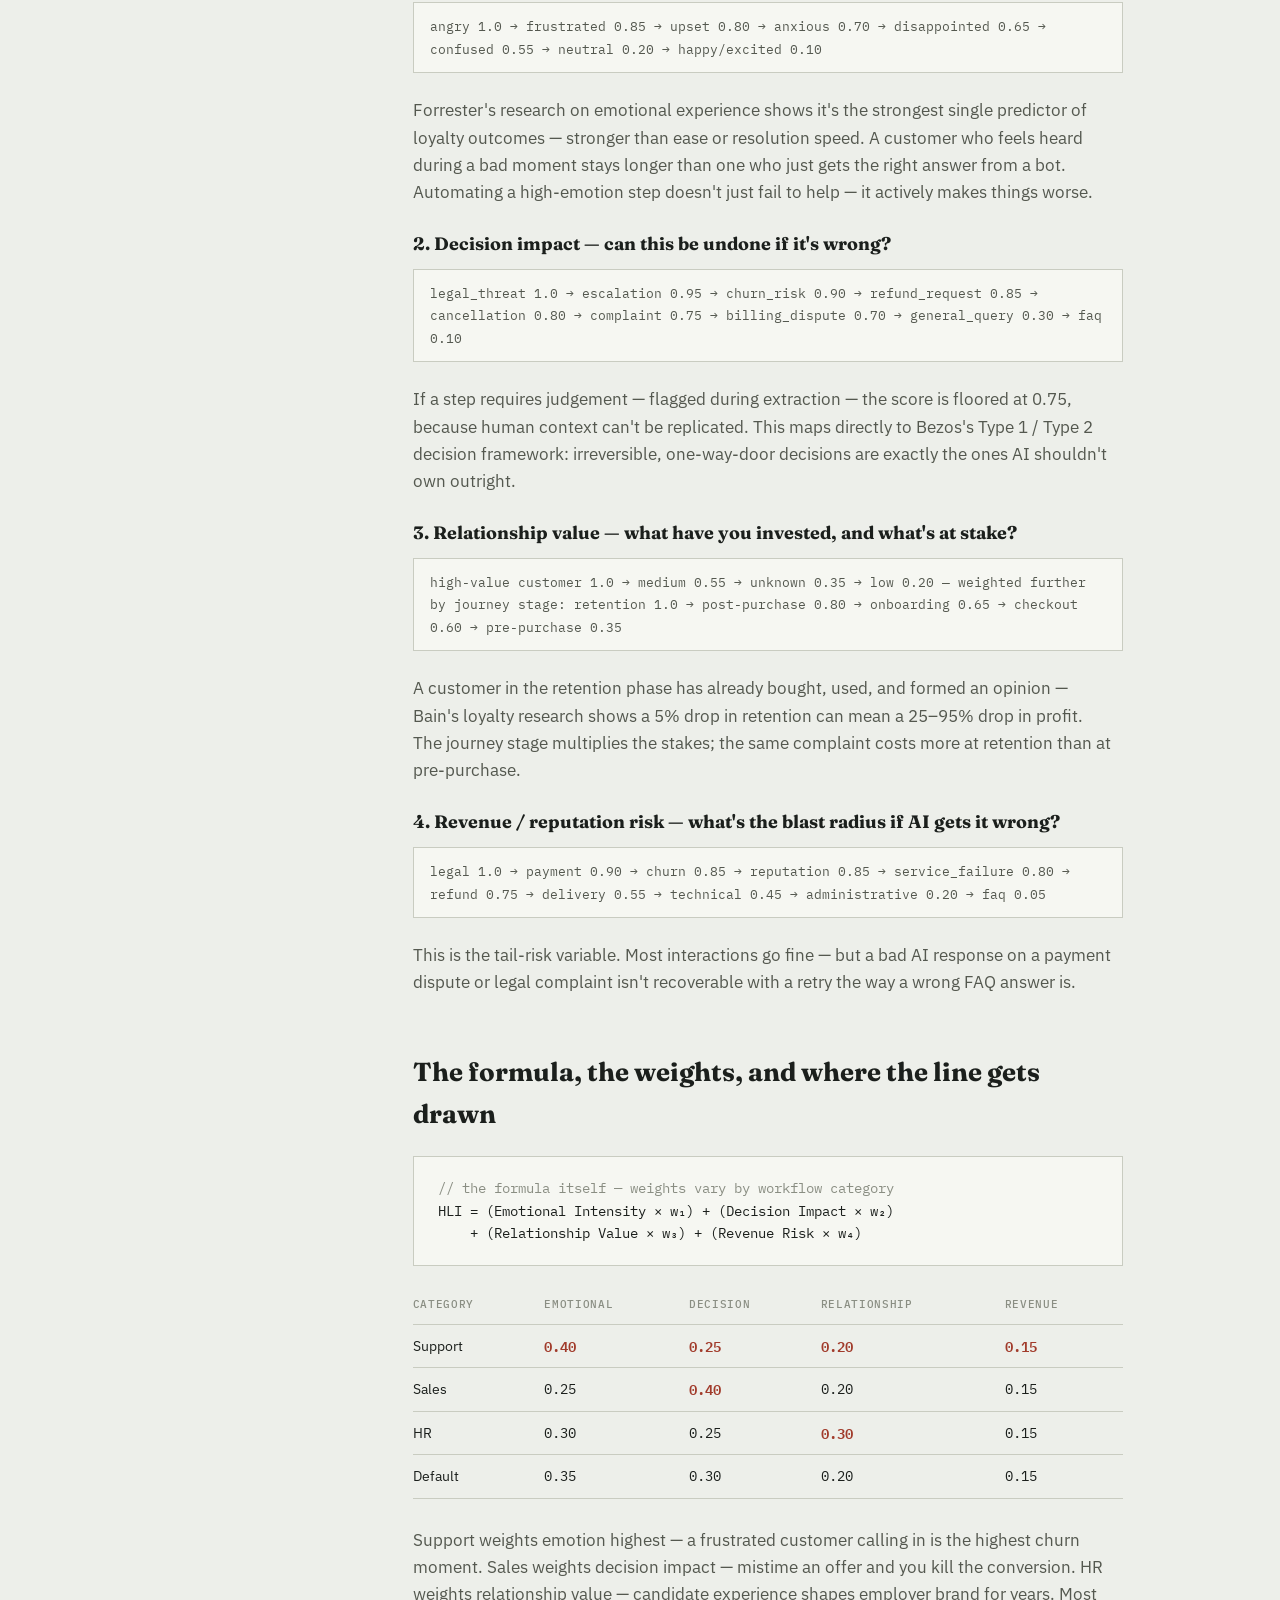
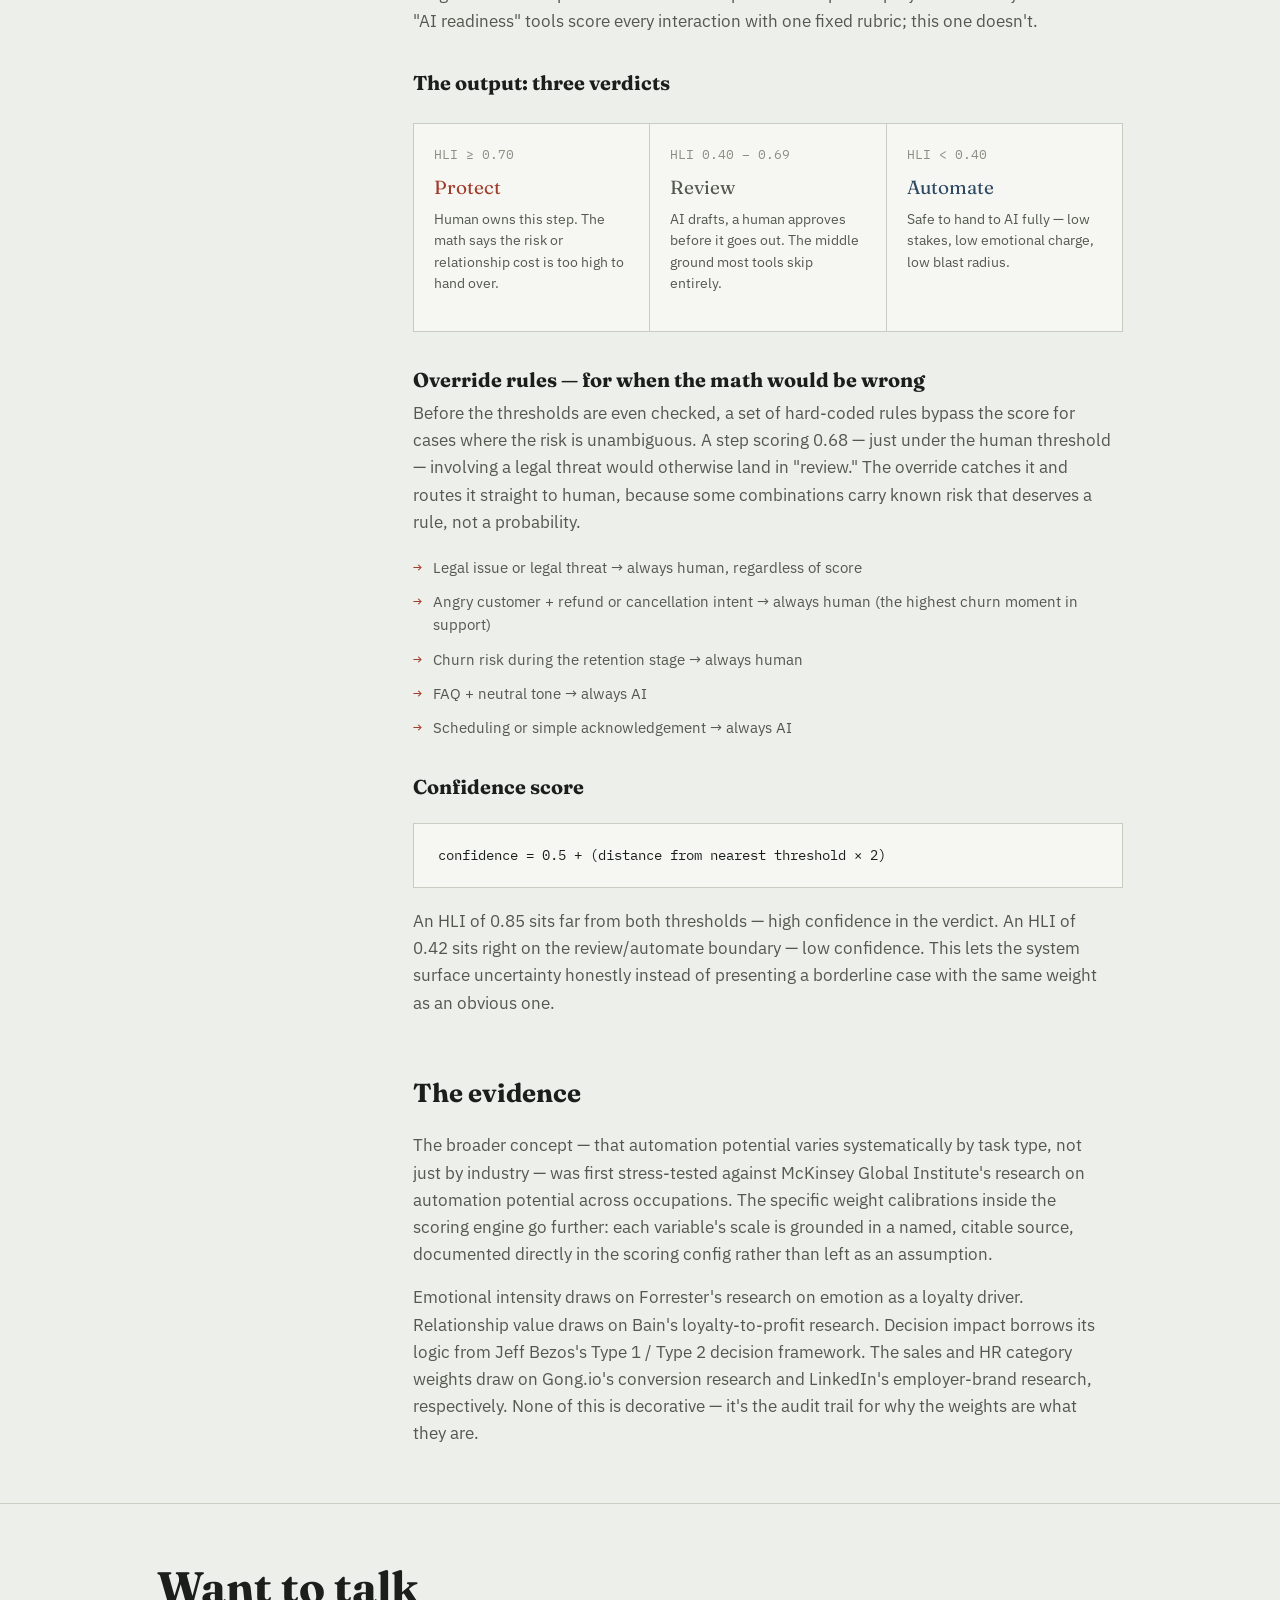
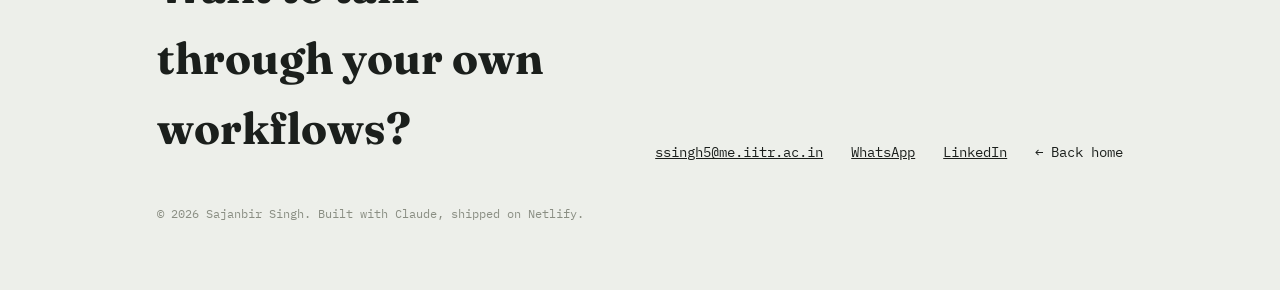
==== commit f069f78c: "Fix sticky nav (switch to fixed), fix mobile overflow properly" ====
--- a/case-study-intervyn.html
+++ b/case-study-intervyn.html
@@ -30,7 +30,7 @@
 </div>
 </div>
 
-<hr class="rule">
+<hr class="rule nav-offset">
 
 <div class="wrap">
   <header class="cs-header">
--- a/styles.css
+++ b/styles.css
@@ -24,7 +24,7 @@
 
 * { box-sizing: border-box; }
 
-html { scroll-behavior: smooth; overflow-x: hidden; }
+html { scroll-behavior: smooth; }
 
 body {
   margin: 0;
@@ -54,12 +54,17 @@
   margin: 0 auto;
   padding-left: var(--gutter);
   padding-right: var(--gutter);
+  min-width: 0;
 }
 
 .rule {
   border: none;
   border-top: 1px solid var(--rule);
   margin: 0;
+}
+
+.rule.nav-offset {
+  margin-top: 57px;
 }
 
 .eyebrow {
@@ -74,8 +79,10 @@
    Nav
    ============================================================ */
 .site-nav-wrap {
-  position: sticky;
+  position: fixed;
   top: 0;
+  left: 0;
+  right: 0;
   z-index: 200;
   background: var(--paper);
   border-bottom: 1px solid var(--rule);
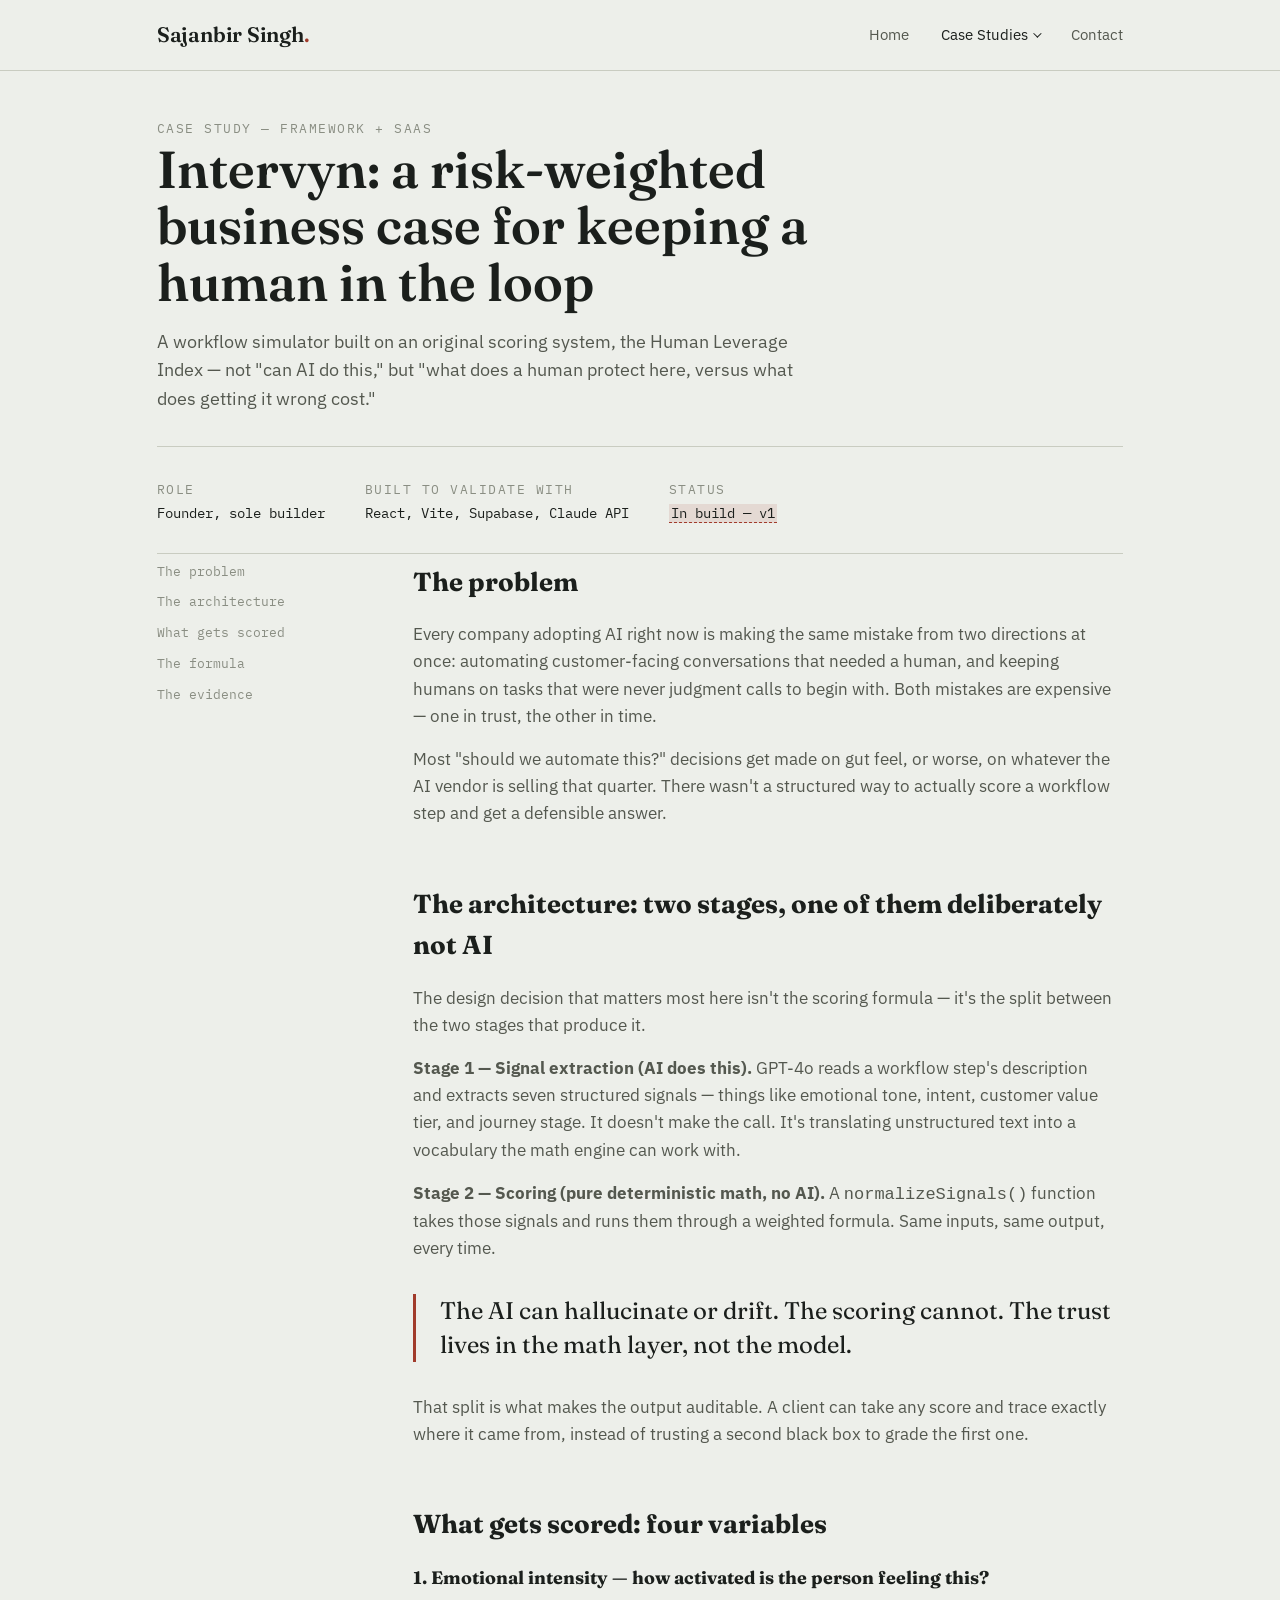
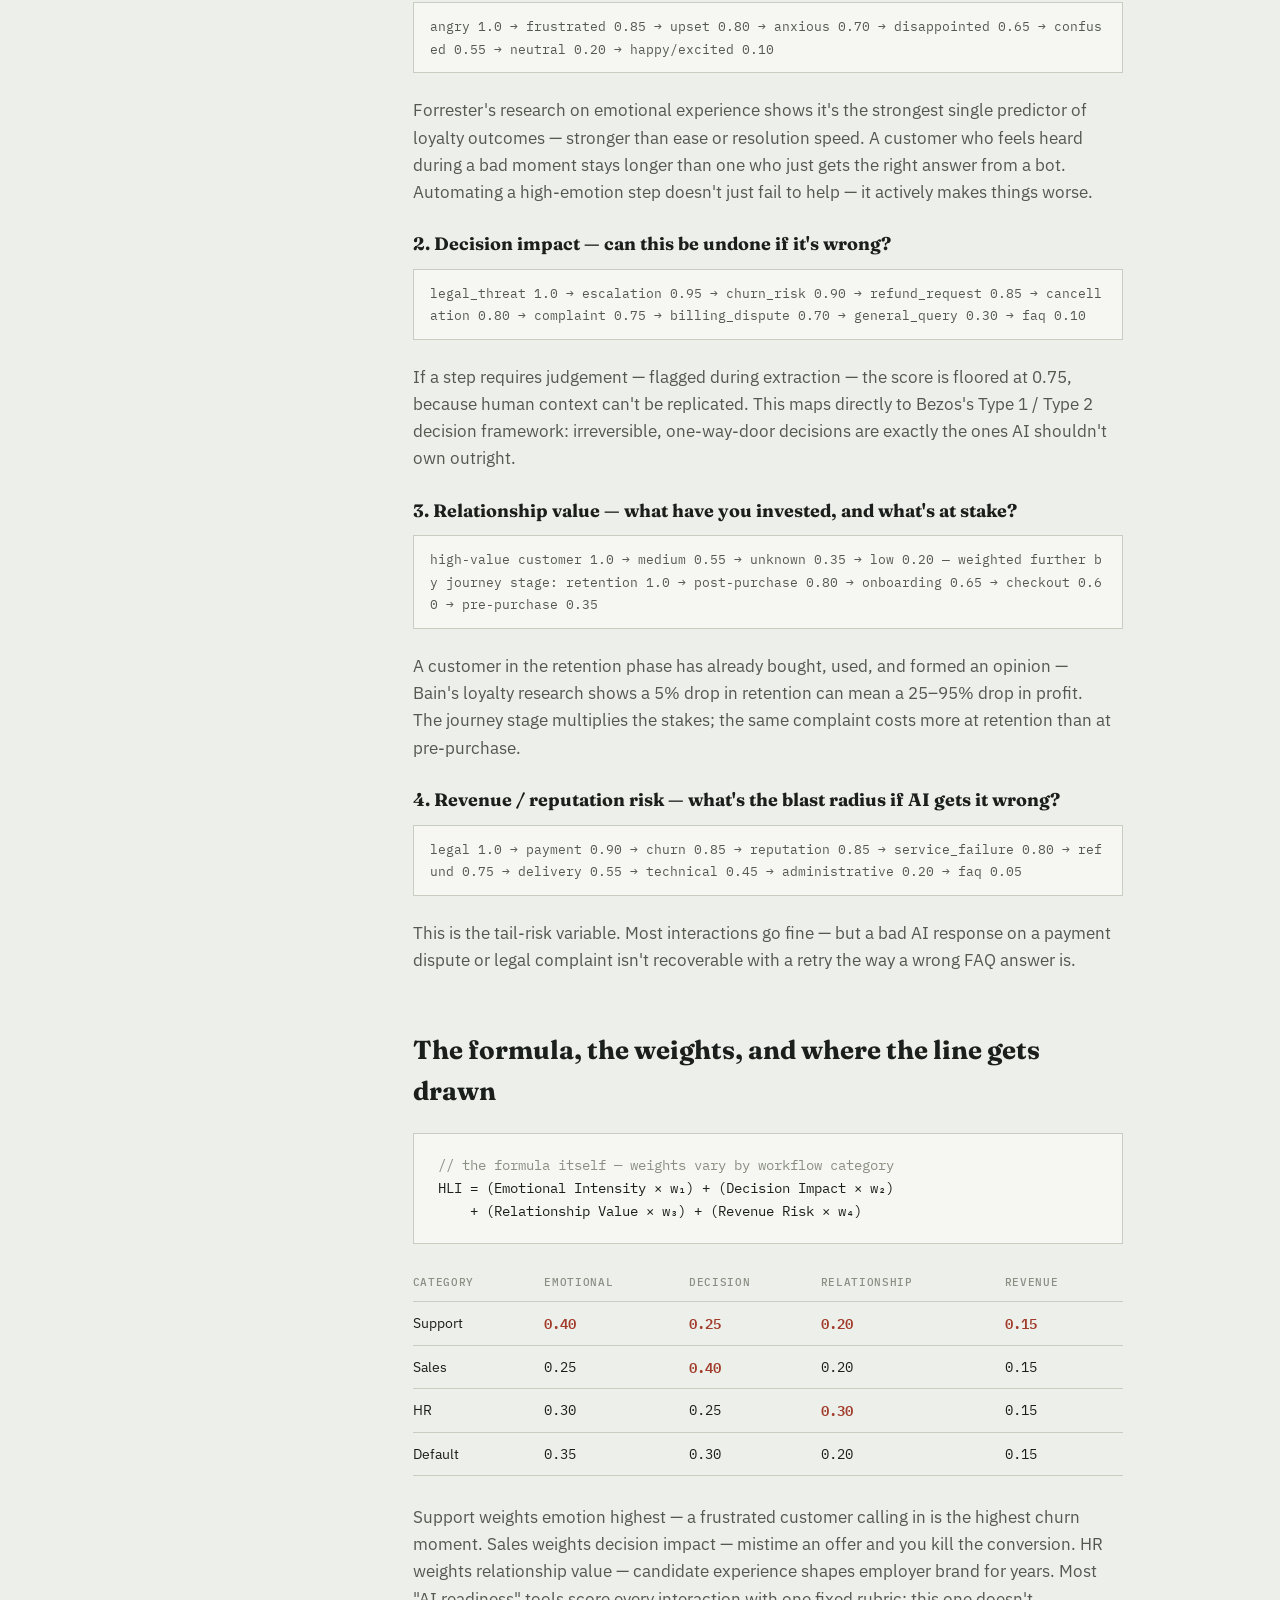
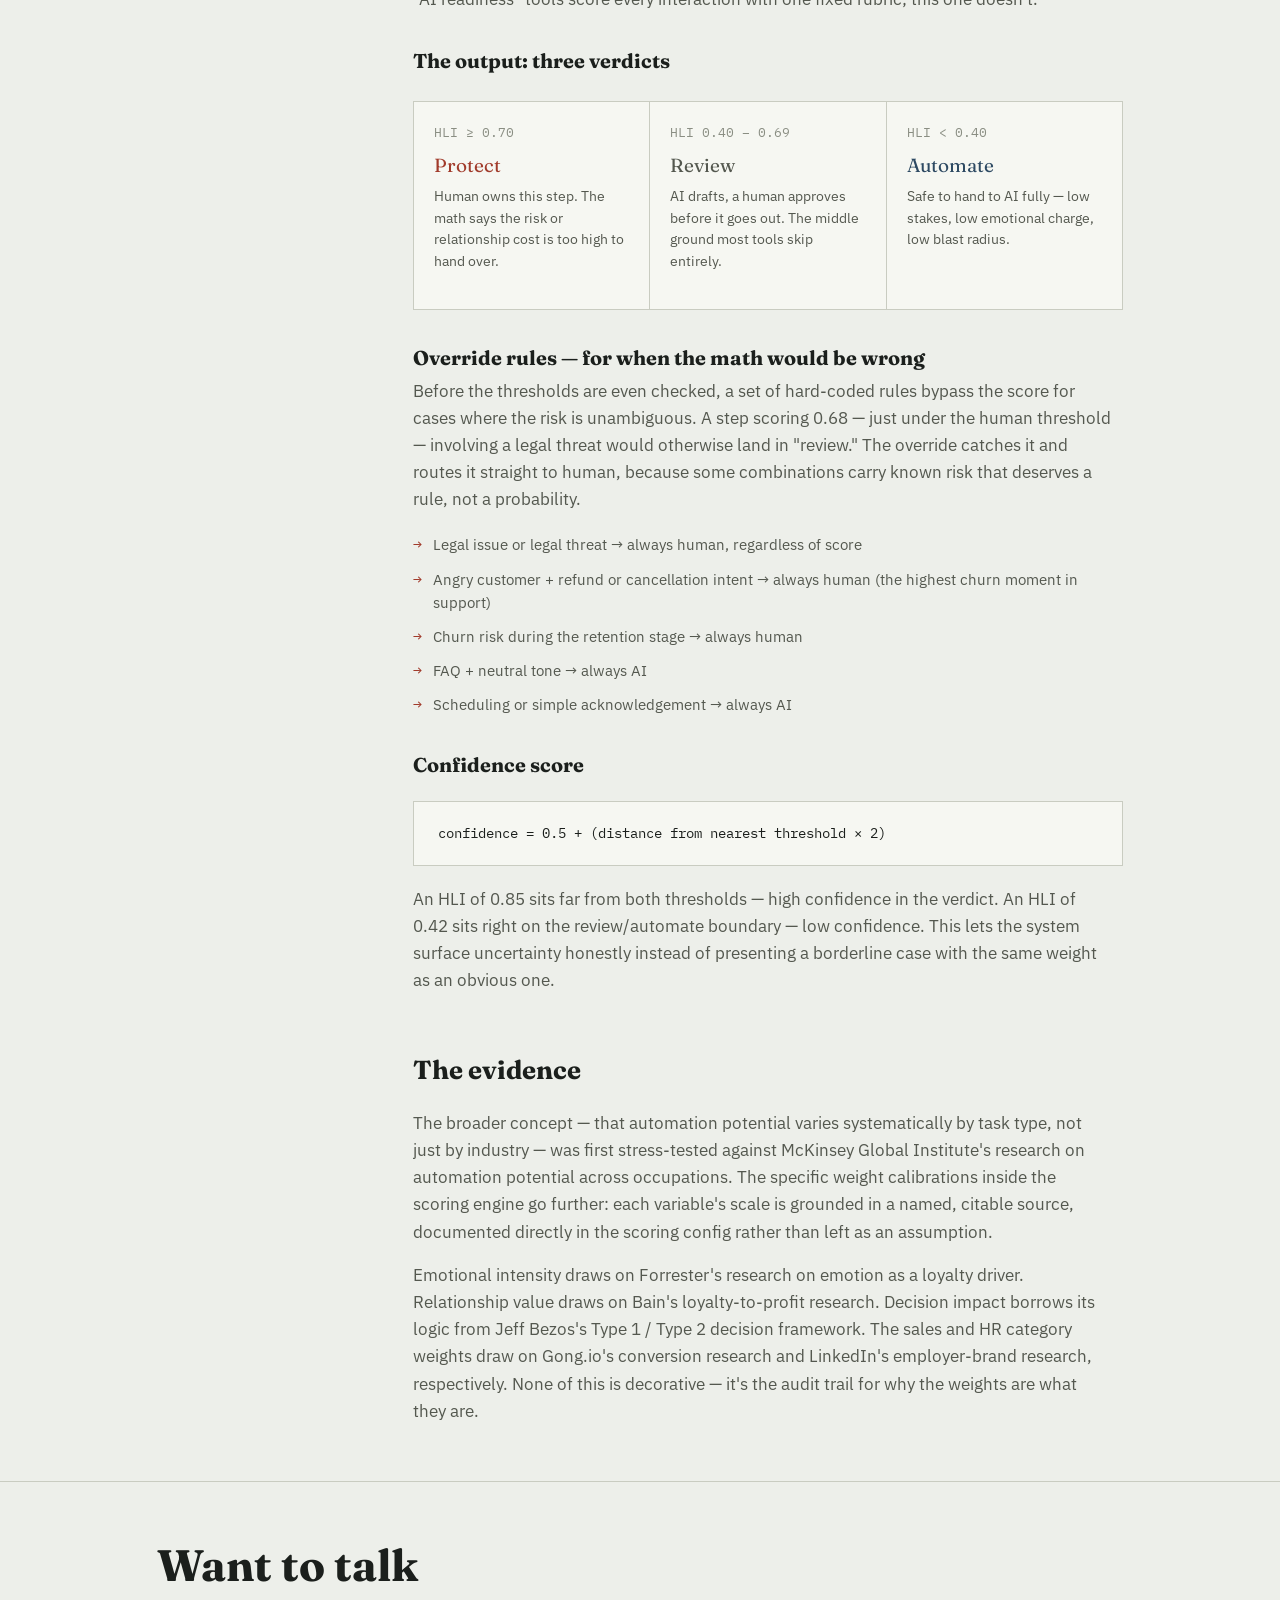
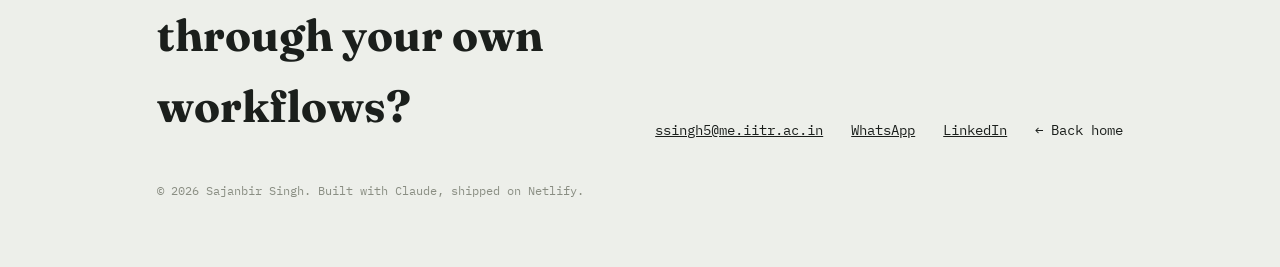
==== commit 32bc06f4: "Add hamburger menu for mobile, hide sidebar TOC on mobile" ====
--- a/case-study-intervyn.html
+++ b/case-study-intervyn.html
@@ -15,6 +15,9 @@
 <div class="wrap">
   <nav class="site-nav">
     <a href="index.html" class="brand">Sajanbir Singh<span class="dot">.</span></a>
+    <button class="hamburger" aria-label="Menu">
+      <span></span><span></span><span></span>
+    </button>
     <ul>
       <li><a href="index.html">Home</a></li>
       <li class="nav-dropdown">
@@ -177,14 +180,16 @@
 </div>
 
 <script>
-  document.querySelectorAll('.nav-dropdown').forEach(function(el) {
-    el.addEventListener('click', function(e) {
-      if (window.matchMedia('(hover: none)').matches) {
-        e.stopPropagation();
-        el.classList.toggle('open');
-      }
-    });
-    document.addEventListener('click', function() { el.classList.remove('open'); });
+  var hamburger = document.querySelector('.hamburger');
+  var navUl = document.querySelector('.site-nav > ul');
+  hamburger.addEventListener('click', function(e) {
+    e.stopPropagation();
+    hamburger.classList.toggle('open');
+    navUl.classList.toggle('nav-open');
+  });
+  document.addEventListener('click', function() {
+    hamburger.classList.remove('open');
+    navUl.classList.remove('nav-open');
   });
 </script>
 </body>
--- a/styles.css
+++ b/styles.css
@@ -34,7 +34,6 @@
   font-size: 17px;
   line-height: 1.6;
   -webkit-font-smoothing: antialiased;
-  overflow-x: hidden;
 }
 
 @media (prefers-reduced-motion: reduce) {
@@ -527,8 +526,9 @@
   padding: 12px 16px;
   margin: 10px 0 24px;
   white-space: normal;
-  word-break: break-word;
+  word-break: break-all;
   line-height: 1.8;
+  max-width: 100%;
 }
 
 .threshold-grid {
@@ -585,9 +585,6 @@
   font-family: var(--mono);
 }
 
-@media (max-width: 700px) {
-  .threshold-grid { grid-template-columns: 1fr; }
-}
 
 /* ============================================================
    Portrait
@@ -650,7 +647,7 @@
 
 .cs-body aside {
   position: sticky;
-  top: 32px;
+  top: 80px;
   align-self: start;
   font-family: var(--mono);
   font-size: 13px;
@@ -662,8 +659,15 @@
 
 .cs-section { margin-bottom: 56px; }
 
+.cs-section h2,
+.cs-section h3,
+.cs-section h4 {
+  font-family: var(--serif);
+  max-width: 100%;
+  word-break: break-word;
+}
+
 .cs-section h2 {
-  font-family: var(--serif);
   font-size: 26px;
   margin: 0 0 18px;
 }
@@ -672,13 +676,14 @@
 
 .pull-quote {
   font-family: var(--serif);
-  font-size: 24px;
+  font-size: clamp(18px, 3vw, 24px);
   line-height: 1.4;
   color: var(--ink);
   border-left: 3px solid var(--rust);
   padding-left: 24px;
   margin: 32px 0;
-  max-width: 56ch;
+  max-width: min(56ch, 100%);
+  box-sizing: border-box;
 }
 
 .stat-row {
@@ -714,23 +719,52 @@
   .axes-grid { grid-template-columns: repeat(2, 1fr); }
   .about-grid { grid-template-columns: 1fr; }
   .cs-body { grid-template-columns: 1fr; }
-  .cs-body aside { position: static; margin-bottom: 24px; }
-  .site-nav > ul { gap: 14px; font-size: 12px; }
-  .nav-dropdown-toggle { white-space: nowrap; }
+  .cs-body aside { display: none; }
+
+  /* Hide desktop nav, show hamburger */
+  .site-nav > ul { display: none; }
   .site-nav .brand { font-size: 17px; }
-
-  /* On touch devices, dropdown opens on tap via .open class toggled by JS */
+  .hamburger { display: flex; }
+
+  /* Mobile nav open state */
+  .site-nav > ul.nav-open {
+    display: flex;
+    flex-direction: column;
+    position: absolute;
+    top: 100%;
+    left: 0;
+    right: 0;
+    background: var(--paper);
+    border-bottom: 1px solid var(--rule);
+    padding: 16px 24px 24px;
+    gap: 18px;
+    font-size: 15px;
+    z-index: 199;
+  }
+
   .nav-dropdown-menu {
-    top: calc(100% + 6px);
-  }
-  .nav-dropdown.open .nav-dropdown-menu {
+    position: static;
     opacity: 1;
     pointer-events: auto;
-    transform: translateY(0);
+    transform: none;
+    transition: none;
+    border: none;
+    background: none;
+    padding: 8px 0 0 16px !important;
+    min-width: auto;
+    display: flex;
+    flex-direction: column;
+    gap: 10px !important;
+    margin-top: 0;
   }
-  .nav-dropdown.open .nav-dropdown-toggle .chevron {
-    transform: rotate(-135deg) translateY(-2px);
+
+  .nav-dropdown-menu a {
+    padding: 0;
+    font-size: 14px;
+    color: var(--ink-faint);
   }
+
+  .nav-dropdown-toggle .chevron { display: none; }
 }
 
 @media (max-width: 640px) {
@@ -741,6 +775,29 @@
   .linkedin-nudge { flex-direction: column; align-items: flex-start; }
 }
 
+/* Hamburger */
+.hamburger {
+  display: none;
+  flex-direction: column;
+  gap: 5px;
+  cursor: pointer;
+  padding: 4px;
+  background: none;
+  border: none;
+}
+
+.hamburger span {
+  display: block;
+  width: 22px;
+  height: 2px;
+  background: var(--ink);
+  transition: transform 0.2s ease, opacity 0.2s ease;
+}
+
+.hamburger.open span:nth-child(1) { transform: translateY(7px) rotate(45deg); }
+.hamburger.open span:nth-child(2) { opacity: 0; }
+.hamburger.open span:nth-child(3) { transform: translateY(-7px) rotate(-45deg); }
+
 /* LinkedIn nudge */
 .linkedin-nudge {
   padding-top: clamp(32px, 4vw, 48px);
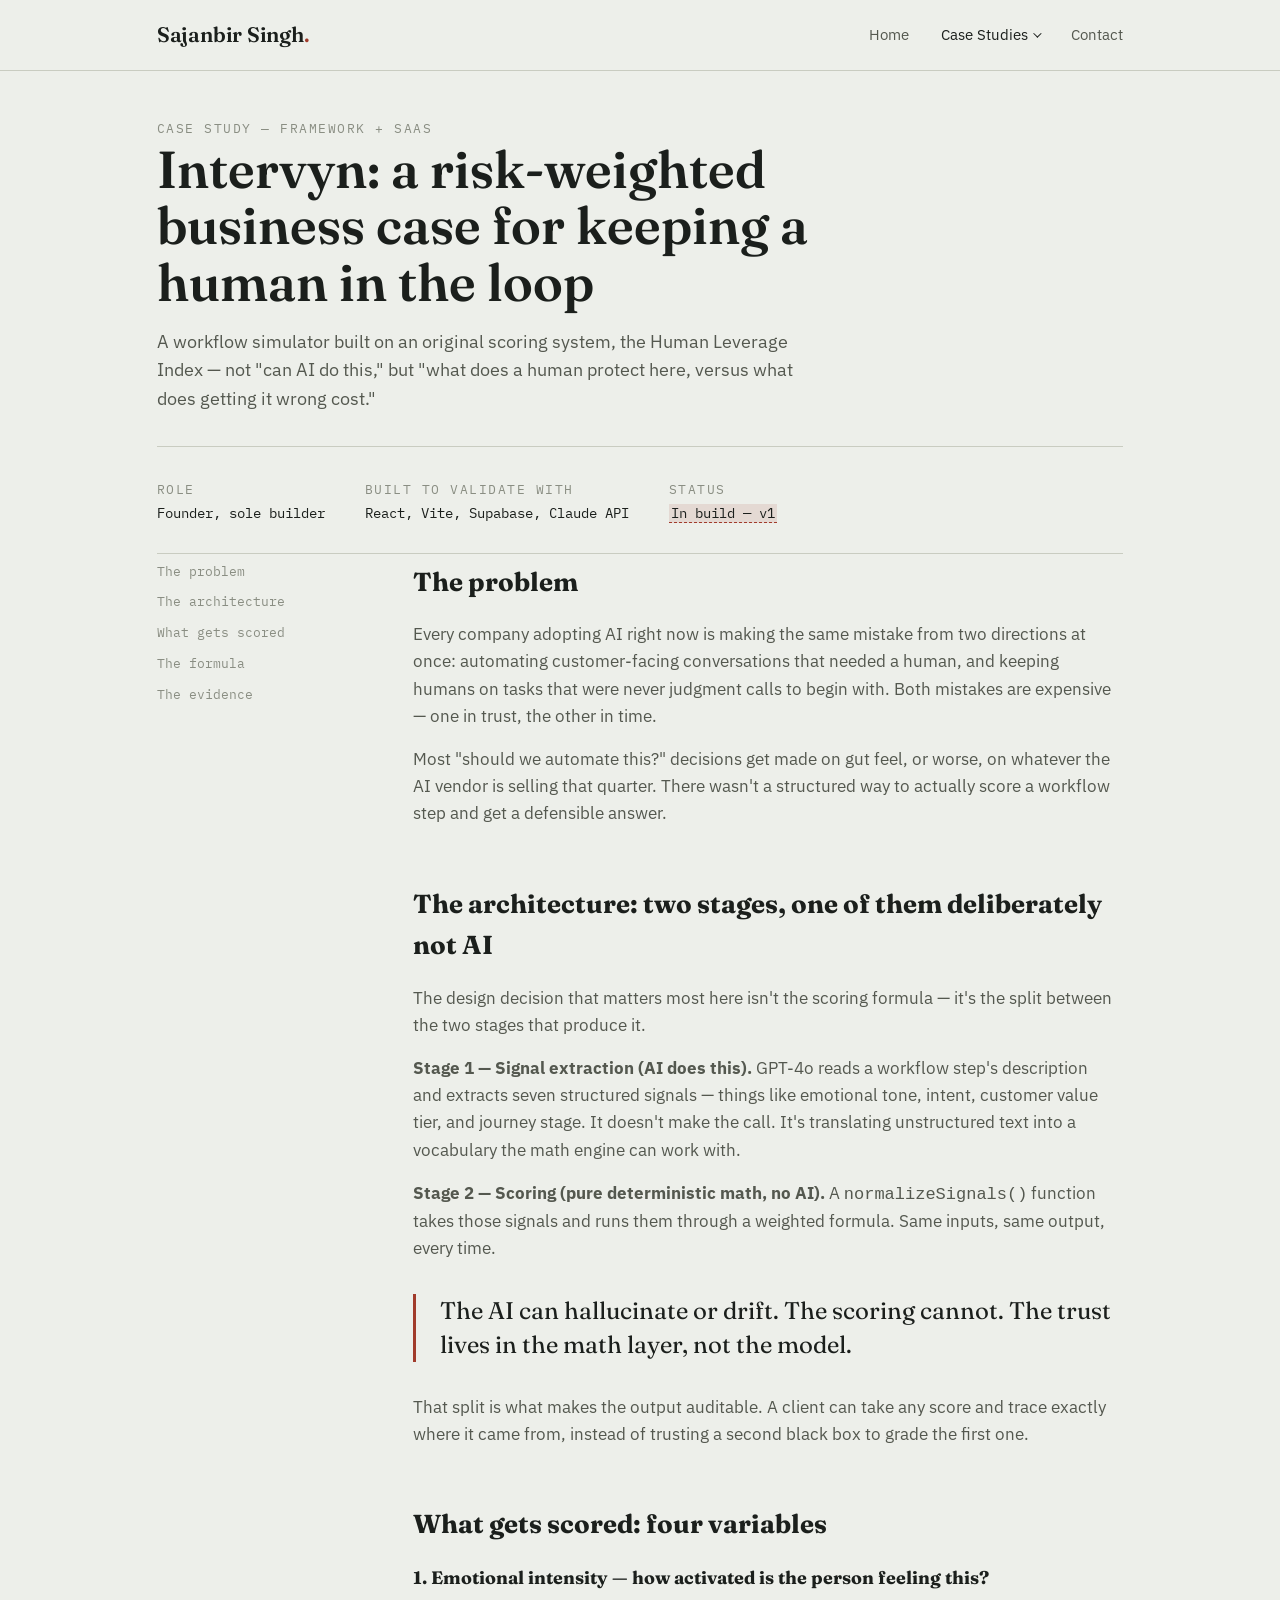
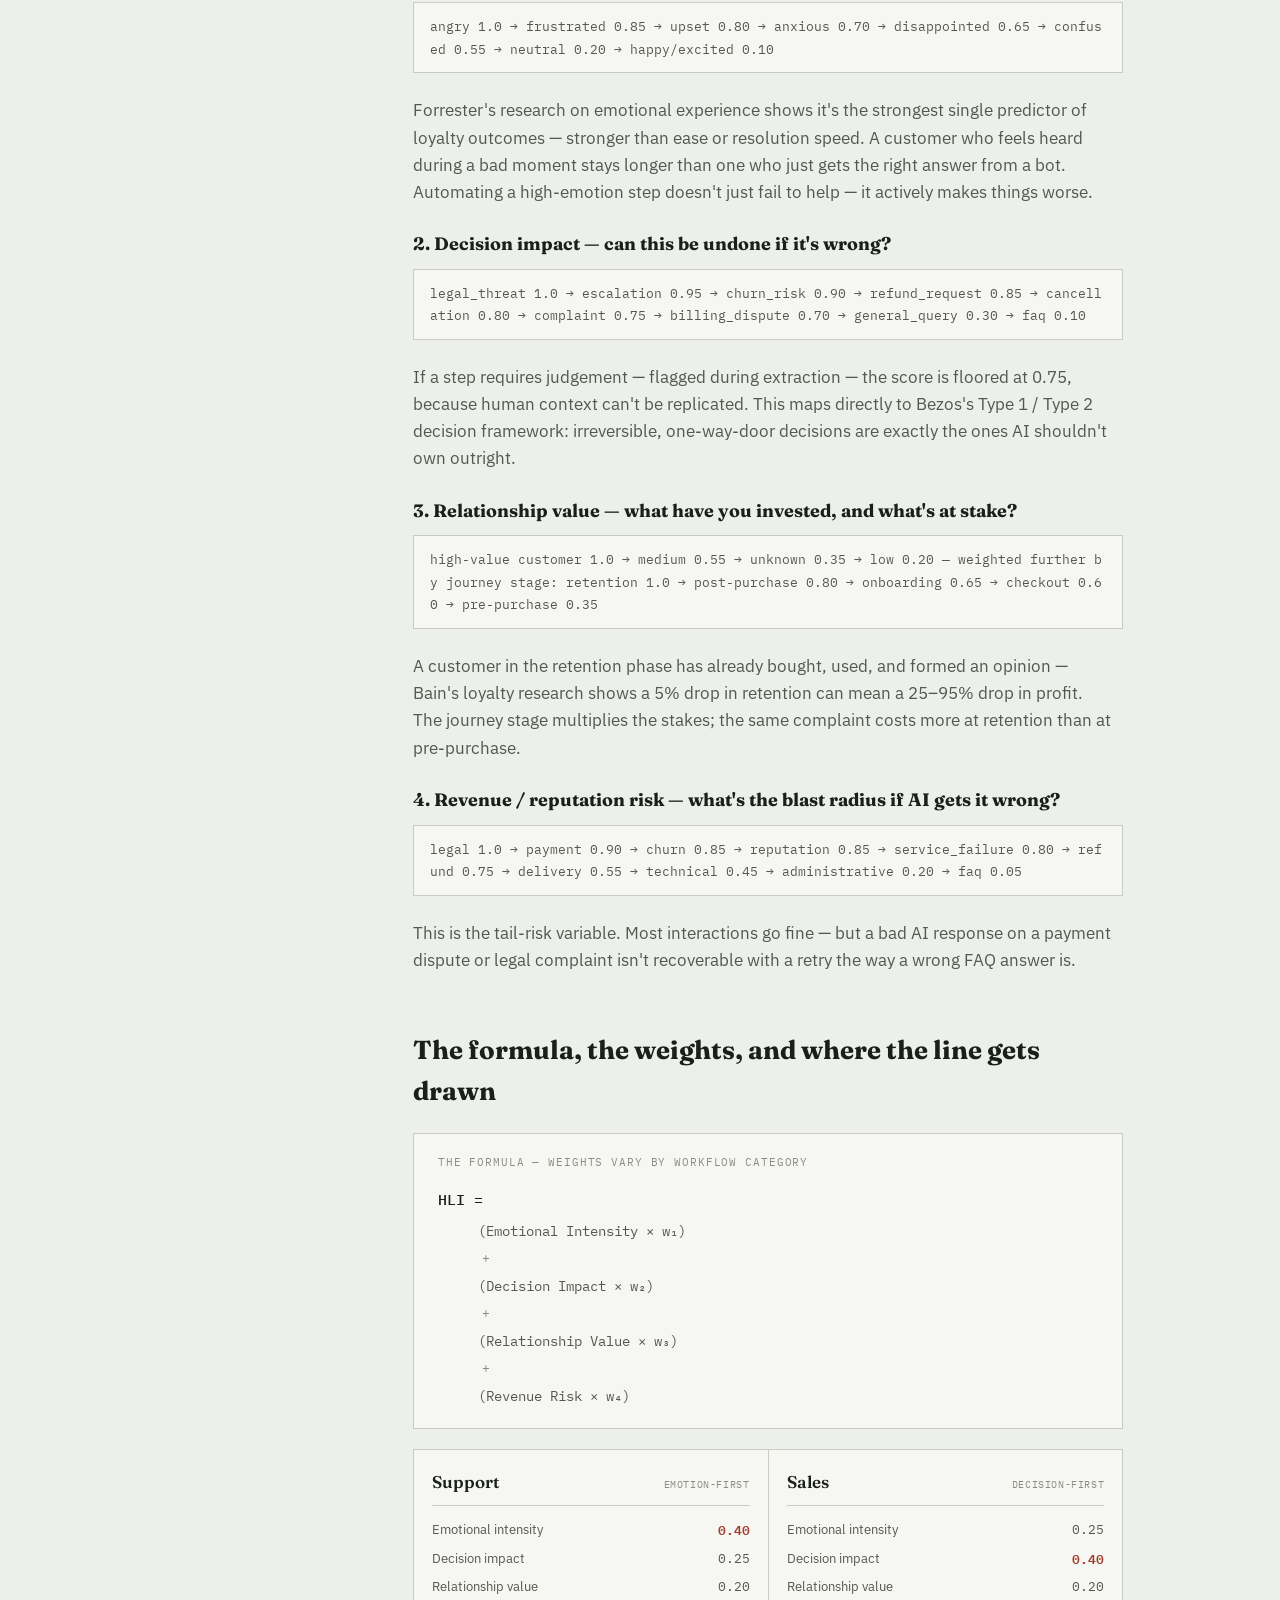
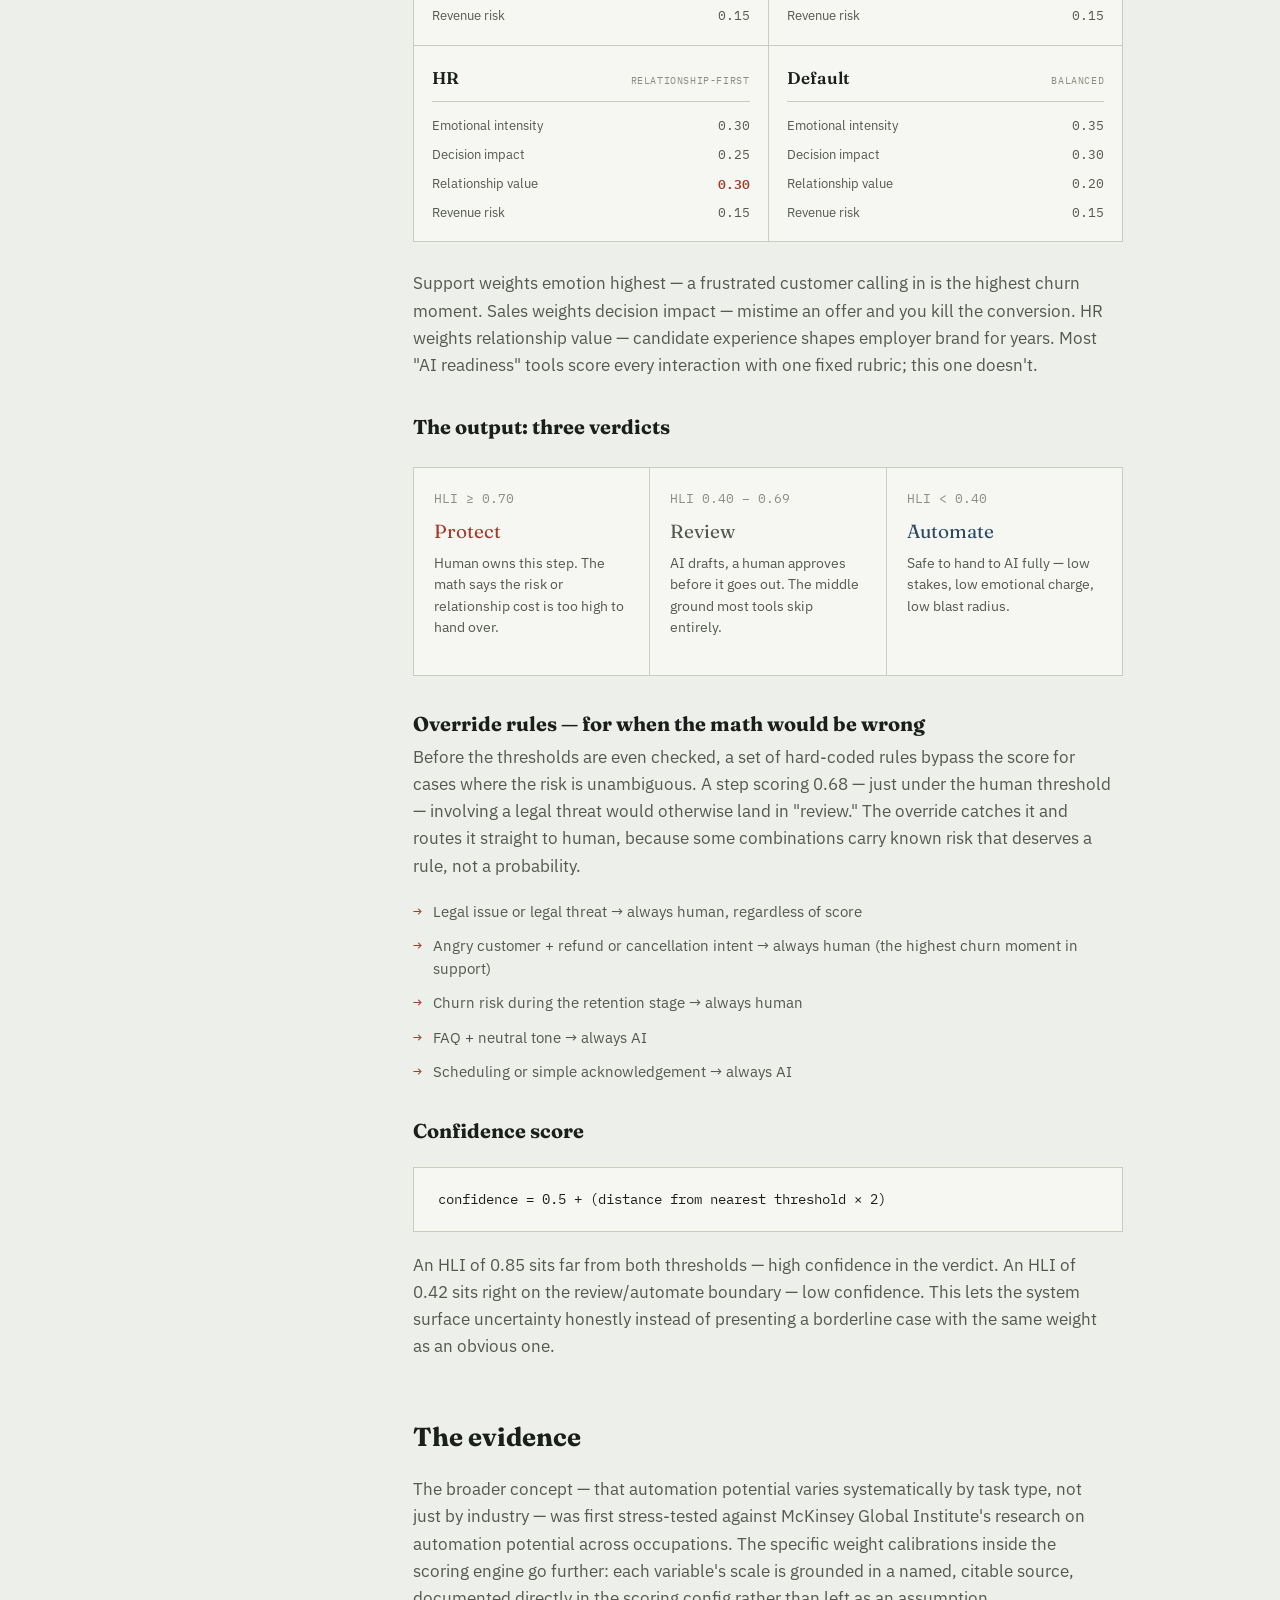
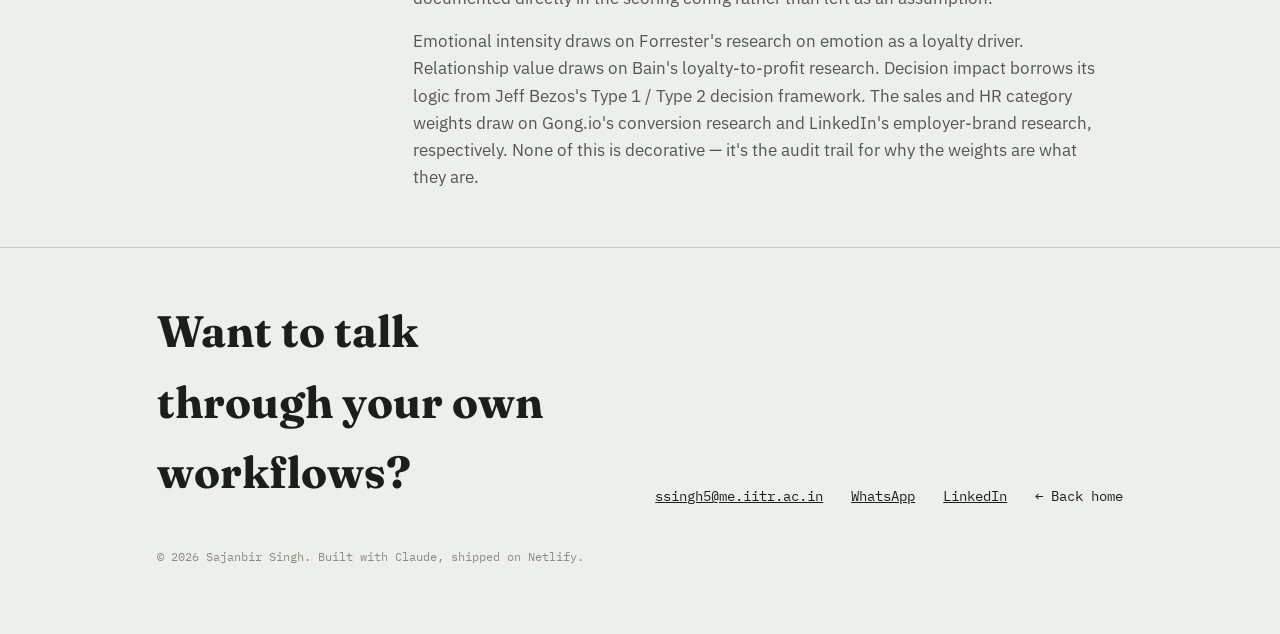
==== commit 9940b7ed: "Redesign formula and weights section for mobile — stacked cards, no table" ====
--- a/case-study-intervyn.html
+++ b/case-study-intervyn.html
@@ -101,21 +101,74 @@
 
       <div class="cs-section" id="scoring">
         <h2>The formula, the weights, and where the line gets drawn</h2>
-        <div class="code-block"><span class="comment">// the formula itself — weights vary by workflow category</span><br>
-        HLI = (Emotional Intensity × w₁) + (Decision Impact × w₂)<br>
-        &nbsp;&nbsp;&nbsp;&nbsp;+ (Relationship Value × w₃) + (Revenue Risk × w₄)</div>
-
-        <div class="data-table-wrap"><table class="data-table">
-          <thead>
-            <tr><th>Category</th><th class="num">Emotional</th><th class="num">Decision</th><th class="num">Relationship</th><th class="num">Revenue</th></tr>
-          </thead>
-          <tbody>
-            <tr class="highlight"><td>Support</td><td class="num">0.40</td><td class="num">0.25</td><td class="num">0.20</td><td class="num">0.15</td></tr>
-            <tr><td>Sales</td><td class="num">0.25</td><td class="num" style="color:var(--rust); font-weight:600;">0.40</td><td class="num">0.20</td><td class="num">0.15</td></tr>
-            <tr><td>HR</td><td class="num">0.30</td><td class="num">0.25</td><td class="num" style="color:var(--rust); font-weight:600;">0.30</td><td class="num">0.15</td></tr>
-            <tr><td>Default</td><td class="num">0.35</td><td class="num">0.30</td><td class="num">0.20</td><td class="num">0.15</td></tr>
-          </tbody>
-        </table></div>
+
+        <div class="formula-card">
+          <div class="formula-label">The formula — weights vary by workflow category</div>
+          <div class="formula-body">
+            <div class="formula-line">HLI =</div>
+            <div class="formula-terms">
+              <span class="formula-term">(Emotional Intensity × w₁)</span>
+              <span class="formula-plus">+</span>
+              <span class="formula-term">(Decision Impact × w₂)</span>
+              <span class="formula-plus">+</span>
+              <span class="formula-term">(Relationship Value × w₃)</span>
+              <span class="formula-plus">+</span>
+              <span class="formula-term">(Revenue Risk × w₄)</span>
+            </div>
+          </div>
+        </div>
+
+        <div class="weight-cards">
+          <div class="weight-card weight-card--highlight">
+            <div class="weight-card-header">
+              <span class="weight-card-name">Support</span>
+              <span class="weight-card-note">emotion-first</span>
+            </div>
+            <div class="weight-rows">
+              <div class="weight-row"><span>Emotional intensity</span><span class="weight-val highlight">0.40</span></div>
+              <div class="weight-row"><span>Decision impact</span><span class="weight-val">0.25</span></div>
+              <div class="weight-row"><span>Relationship value</span><span class="weight-val">0.20</span></div>
+              <div class="weight-row"><span>Revenue risk</span><span class="weight-val">0.15</span></div>
+            </div>
+          </div>
+          <div class="weight-card">
+            <div class="weight-card-header">
+              <span class="weight-card-name">Sales</span>
+              <span class="weight-card-note">decision-first</span>
+            </div>
+            <div class="weight-rows">
+              <div class="weight-row"><span>Emotional intensity</span><span class="weight-val">0.25</span></div>
+              <div class="weight-row"><span>Decision impact</span><span class="weight-val highlight">0.40</span></div>
+              <div class="weight-row"><span>Relationship value</span><span class="weight-val">0.20</span></div>
+              <div class="weight-row"><span>Revenue risk</span><span class="weight-val">0.15</span></div>
+            </div>
+          </div>
+          <div class="weight-card">
+            <div class="weight-card-header">
+              <span class="weight-card-name">HR</span>
+              <span class="weight-card-note">relationship-first</span>
+            </div>
+            <div class="weight-rows">
+              <div class="weight-row"><span>Emotional intensity</span><span class="weight-val">0.30</span></div>
+              <div class="weight-row"><span>Decision impact</span><span class="weight-val">0.25</span></div>
+              <div class="weight-row"><span>Relationship value</span><span class="weight-val highlight">0.30</span></div>
+              <div class="weight-row"><span>Revenue risk</span><span class="weight-val">0.15</span></div>
+            </div>
+          </div>
+          <div class="weight-card">
+            <div class="weight-card-header">
+              <span class="weight-card-name">Default</span>
+              <span class="weight-card-note">balanced</span>
+            </div>
+            <div class="weight-rows">
+              <div class="weight-row"><span>Emotional intensity</span><span class="weight-val">0.35</span></div>
+              <div class="weight-row"><span>Decision impact</span><span class="weight-val">0.30</span></div>
+              <div class="weight-row"><span>Relationship value</span><span class="weight-val">0.20</span></div>
+              <div class="weight-row"><span>Revenue risk</span><span class="weight-val">0.15</span></div>
+            </div>
+          </div>
+        </div>
+
         <p>Support weights emotion highest — a frustrated customer calling in is the highest churn moment. Sales weights decision impact — mistime an offer and you kill the conversion. HR weights relationship value — candidate experience shapes employer brand for years. Most "AI readiness" tools score every interaction with one fixed rubric; this one doesn't.</p>
 
         <h3 style="font-family:var(--serif); font-size:20px; margin:32px 0 4px;">The output: three verdicts</h3>
--- a/styles.css
+++ b/styles.css
@@ -775,15 +775,136 @@
   .linkedin-nudge { flex-direction: column; align-items: flex-start; }
 }
 
+/* Formula card */
+.formula-card {
+  background: var(--paper-card);
+  border: 1px solid var(--rule);
+  padding: 20px 24px;
+  margin: 20px 0;
+}
+
+.formula-label {
+  font-family: var(--mono);
+  font-size: 11px;
+  text-transform: uppercase;
+  letter-spacing: 0.08em;
+  color: var(--ink-faint);
+  margin-bottom: 16px;
+}
+
+.formula-body {
+  display: flex;
+  flex-direction: column;
+  gap: 8px;
+}
+
+.formula-line {
+  font-family: var(--mono);
+  font-size: 15px;
+  color: var(--ink);
+  font-weight: 500;
+}
+
+.formula-terms {
+  display: flex;
+  flex-direction: column;
+  gap: 6px;
+  padding-left: 40px;
+}
+
+.formula-term {
+  font-family: var(--mono);
+  font-size: 14px;
+  color: var(--ink-soft);
+  display: block;
+}
+
+.formula-plus {
+  font-family: var(--mono);
+  font-size: 13px;
+  color: var(--ink-faint);
+  padding-left: 4px;
+}
+
+/* Weight cards */
+.weight-cards {
+  display: grid;
+  grid-template-columns: repeat(2, 1fr);
+  gap: 1px;
+  background: var(--rule);
+  border: 1px solid var(--rule);
+  margin: 20px 0 28px;
+}
+
+.weight-card {
+  background: var(--paper-card);
+  padding: 18px;
+}
+
+.weight-card-header {
+  display: flex;
+  align-items: baseline;
+  justify-content: space-between;
+  margin-bottom: 14px;
+  padding-bottom: 10px;
+  border-bottom: 1px solid var(--rule);
+}
+
+.weight-card-name {
+  font-family: var(--serif);
+  font-size: 17px;
+  font-weight: 600;
+  color: var(--ink);
+}
+
+.weight-card-note {
+  font-family: var(--mono);
+  font-size: 10px;
+  text-transform: uppercase;
+  letter-spacing: 0.06em;
+  color: var(--ink-faint);
+}
+
+.weight-rows {
+  display: flex;
+  flex-direction: column;
+  gap: 8px;
+}
+
+.weight-row {
+  display: flex;
+  justify-content: space-between;
+  align-items: center;
+  font-size: 13px;
+  color: var(--ink-soft);
+}
+
+.weight-val {
+  font-family: var(--mono);
+  font-size: 13px;
+  color: var(--ink-soft);
+}
+
+.weight-val.highlight {
+  color: var(--rust);
+  font-weight: 600;
+}
+
+@media (max-width: 560px) {
+  .weight-cards { grid-template-columns: 1fr; }
+  .formula-terms { padding-left: 16px; }
+}
+
 /* Hamburger */
 .hamburger {
   display: none;
   flex-direction: column;
   gap: 5px;
   cursor: pointer;
-  padding: 4px;
+  padding: 6px;
   background: none;
   border: none;
+  margin-left: auto;
 }
 
 .hamburger span {
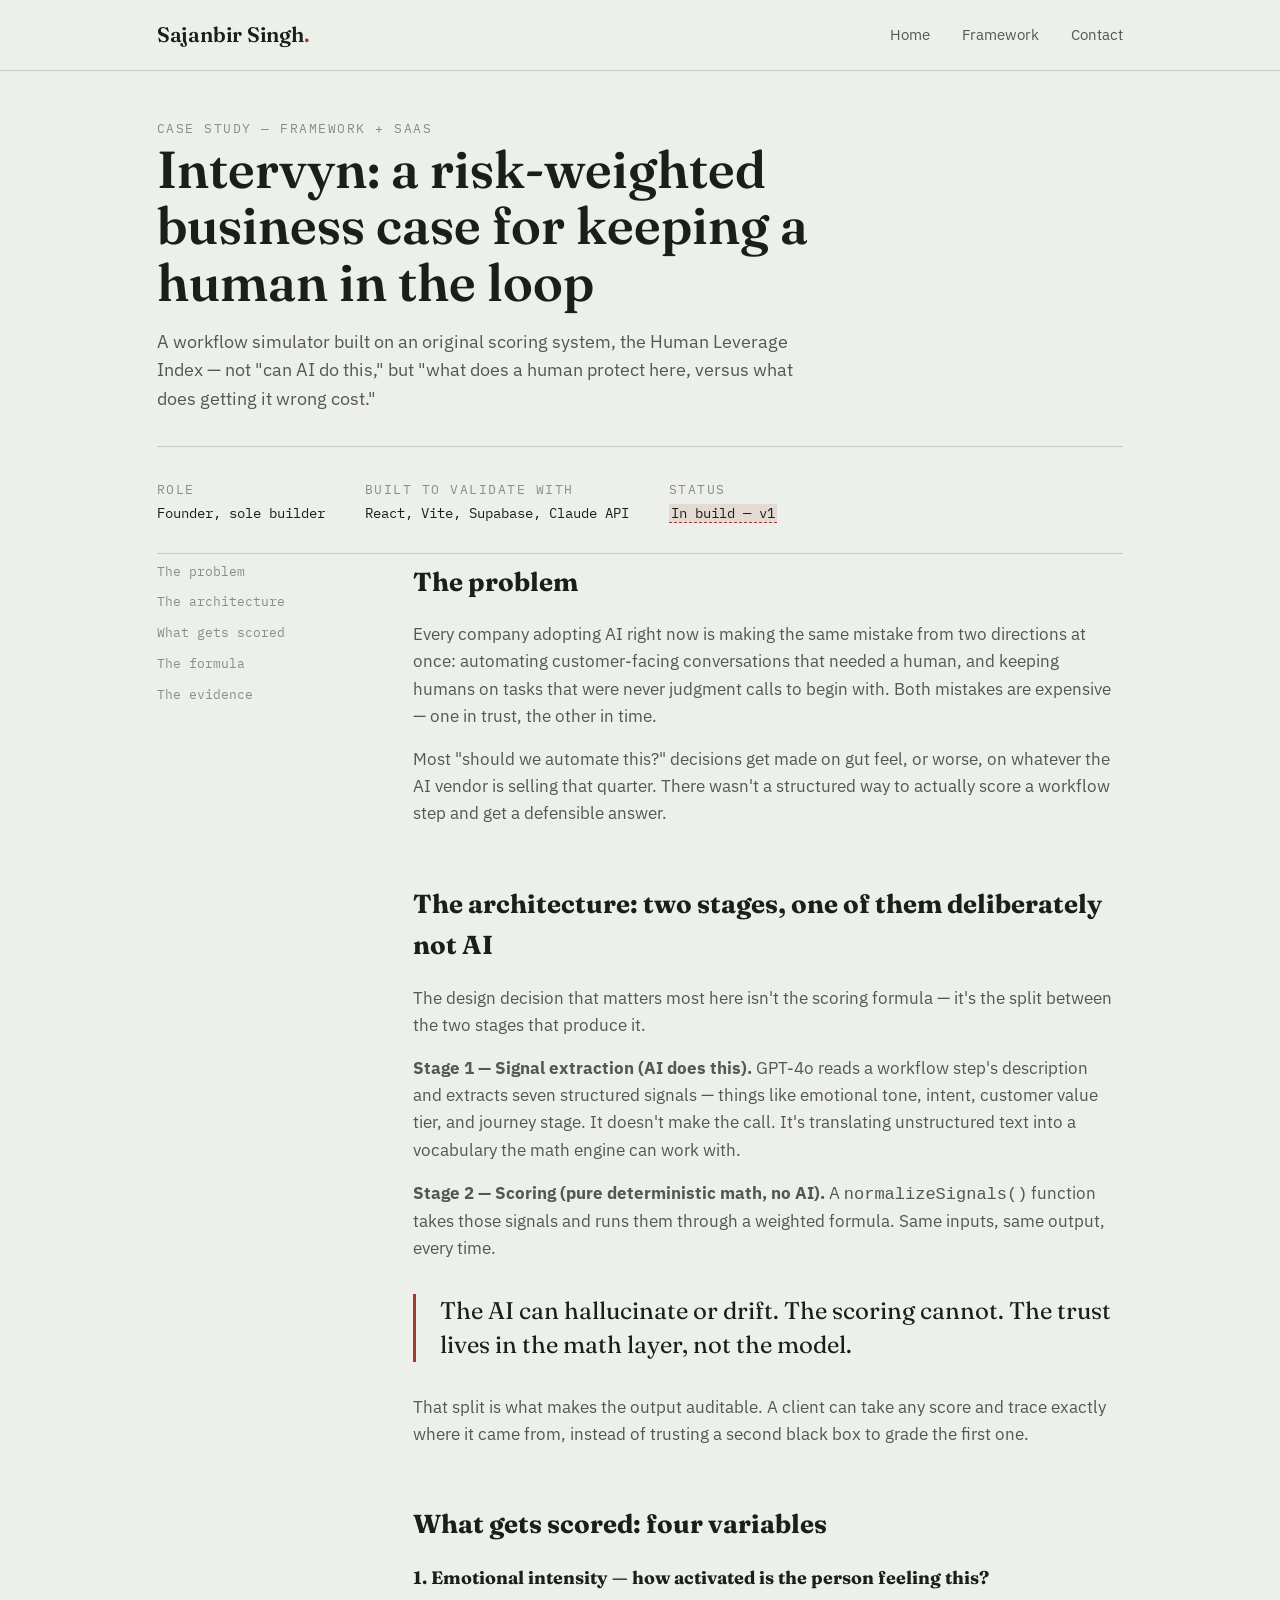
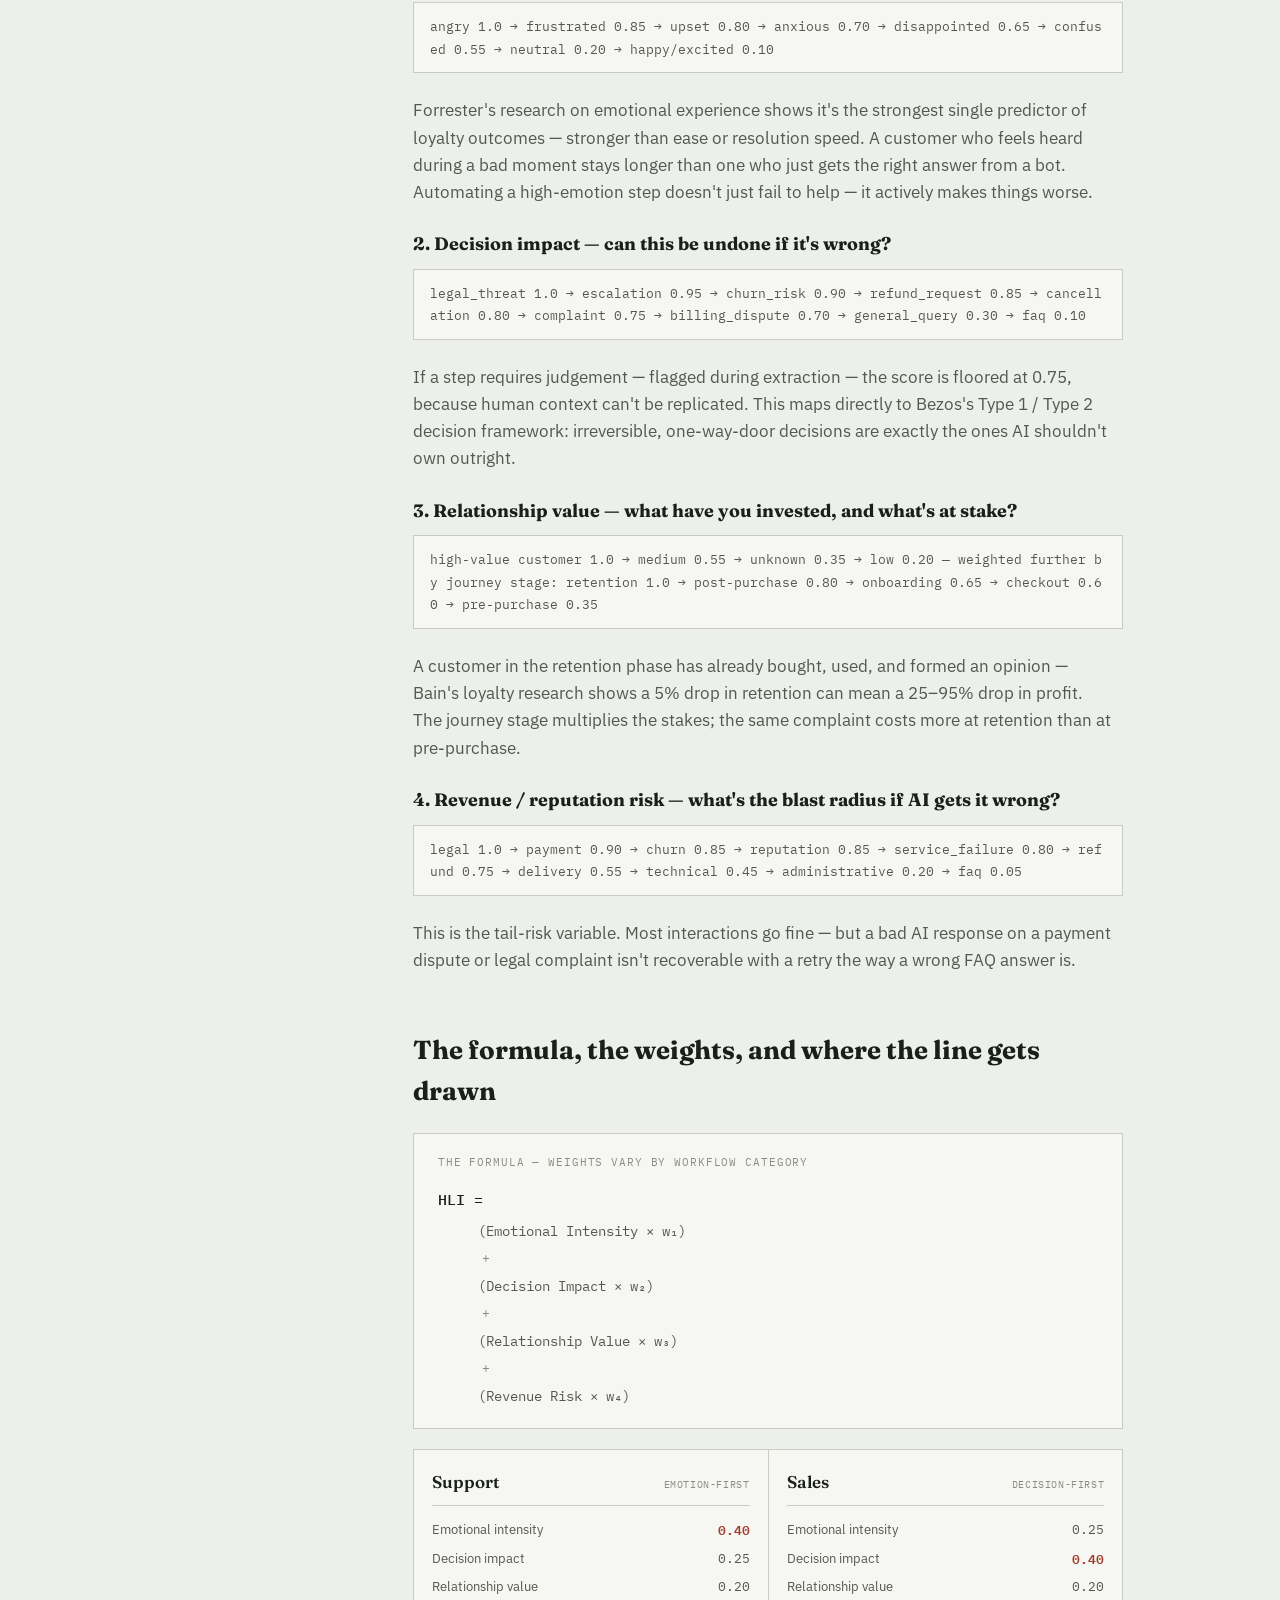
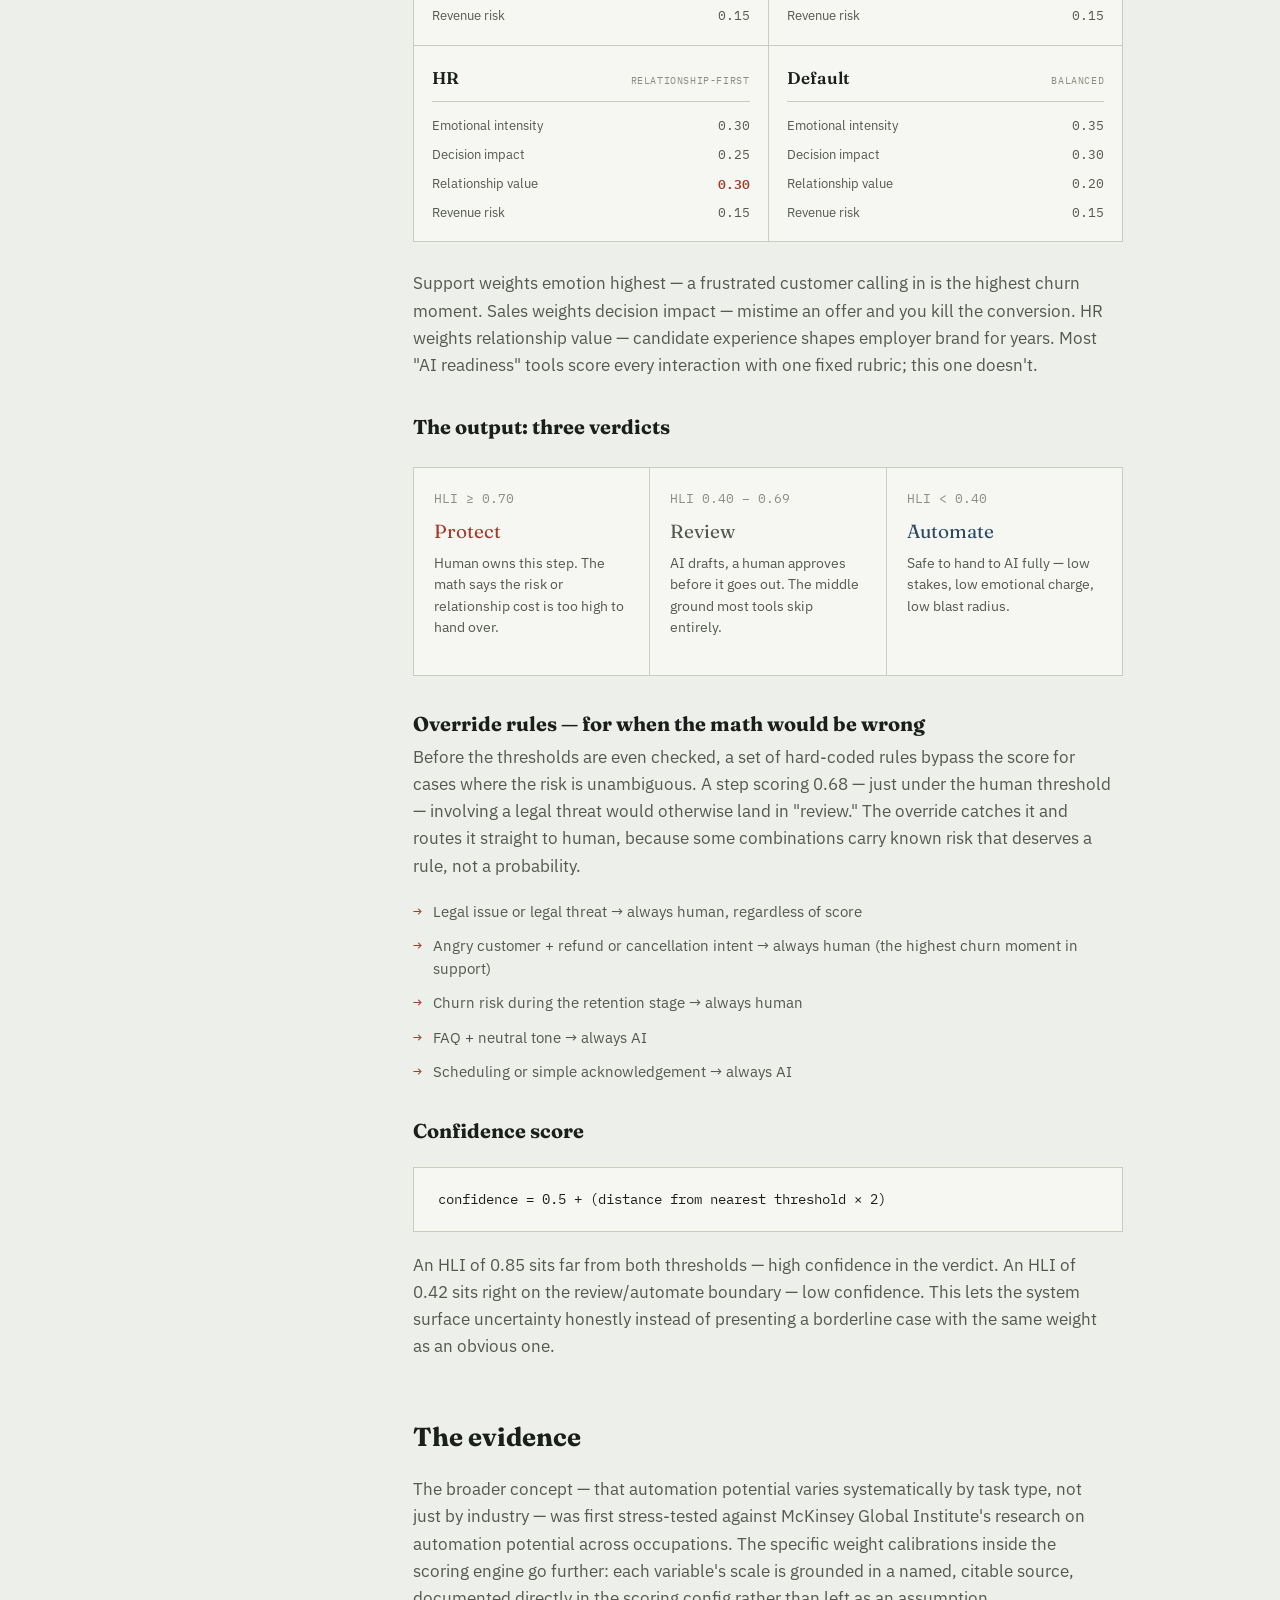
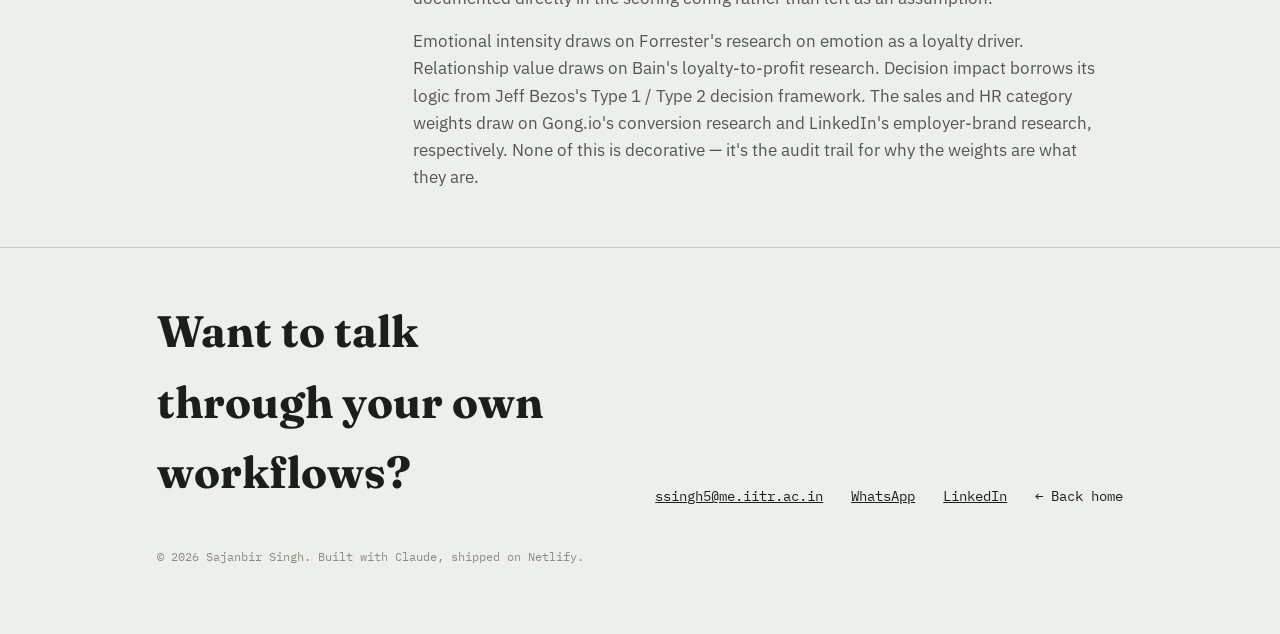
==== commit 3437ccd6: "Add Framework page with HLI content, replace Case Studies dropdown with single Framework link" ====
--- a/case-study-intervyn.html
+++ b/case-study-intervyn.html
@@ -20,13 +20,7 @@
     </button>
     <ul>
       <li><a href="index.html">Home</a></li>
-      <li class="nav-dropdown">
-        <span class="nav-dropdown-toggle active">Case Studies <span class="chevron"></span></span>
-        <ul class="nav-dropdown-menu">
-          <li><a href="case-study-intervyn.html" class="active">Intervyn</a></li>
-          <li><a href="case-study-ticket-classifier.html">Ticket Classifier</a></li>
-        </ul>
-      </li>
+      <li><a href="framework.html">Framework</a></li>
       <li><a href="index.html#contact">Contact</a></li>
     </ul>
   </nav>
--- a/styles.css
+++ b/styles.css
@@ -710,6 +710,89 @@
   color: var(--ink-soft);
 }
 
+/* Framework page */
+.fw-body { padding-top: 8px; }
+
+.fw-intro {
+  padding: clamp(28px, 4vw, 48px) 0;
+  max-width: 68ch;
+  border-bottom: 1px solid var(--rule);
+}
+
+.fw-intro p { color: var(--ink-soft); margin: 0 0 16px; }
+.fw-intro p:last-child { margin-bottom: 0; }
+
+.fw-inputs, .fw-verdicts, .fw-projects {
+  padding: clamp(32px, 4vw, 56px) 0;
+  border-bottom: 1px solid var(--rule);
+}
+
+.fw-inputs h2, .fw-verdicts h2, .fw-projects h2 {
+  font-family: var(--serif);
+  font-size: clamp(22px, 3vw, 28px);
+  margin: 0 0 28px;
+}
+
+.fw-input-grid {
+  display: grid;
+  grid-template-columns: repeat(2, 1fr);
+  gap: 32px 48px;
+}
+
+.fw-input-item .num {
+  font-family: var(--mono);
+  font-size: 13px;
+  color: var(--rust);
+  display: block;
+  margin-bottom: 8px;
+}
+
+.fw-input-item h4 {
+  font-family: var(--serif);
+  font-size: 18px;
+  margin: 0 0 8px;
+}
+
+.fw-input-item p {
+  font-size: 14.5px;
+  color: var(--ink-soft);
+  margin: 0;
+}
+
+.fw-project-card {
+  max-width: 480px;
+  border: 1px solid var(--rule);
+}
+
+@media (max-width: 640px) {
+  .fw-input-grid { grid-template-columns: 1fr; gap: 28px; }
+  .fw-project-card { max-width: 100%; }
+}
+
+/* Hamburger — hidden on desktop, shown via media query below */
+.hamburger {
+  display: none;
+  flex-direction: column;
+  gap: 5px;
+  cursor: pointer;
+  padding: 6px;
+  background: none;
+  border: none;
+  margin-left: auto;
+}
+
+.hamburger span {
+  display: block;
+  width: 22px;
+  height: 2px;
+  background: var(--ink);
+  transition: transform 0.2s ease, opacity 0.2s ease;
+}
+
+.hamburger.open span:nth-child(1) { transform: translateY(7px) rotate(45deg); }
+.hamburger.open span:nth-child(2) { opacity: 0; }
+.hamburger.open span:nth-child(3) { transform: translateY(-7px) rotate(-45deg); }
+
 /* ============================================================
    Responsive
    ============================================================ */
@@ -896,28 +979,6 @@
 }
 
 /* Hamburger */
-.hamburger {
-  display: none;
-  flex-direction: column;
-  gap: 5px;
-  cursor: pointer;
-  padding: 6px;
-  background: none;
-  border: none;
-  margin-left: auto;
-}
-
-.hamburger span {
-  display: block;
-  width: 22px;
-  height: 2px;
-  background: var(--ink);
-  transition: transform 0.2s ease, opacity 0.2s ease;
-}
-
-.hamburger.open span:nth-child(1) { transform: translateY(7px) rotate(45deg); }
-.hamburger.open span:nth-child(2) { opacity: 0; }
-.hamburger.open span:nth-child(3) { transform: translateY(-7px) rotate(-45deg); }
 
 /* LinkedIn nudge */
 .linkedin-nudge {
